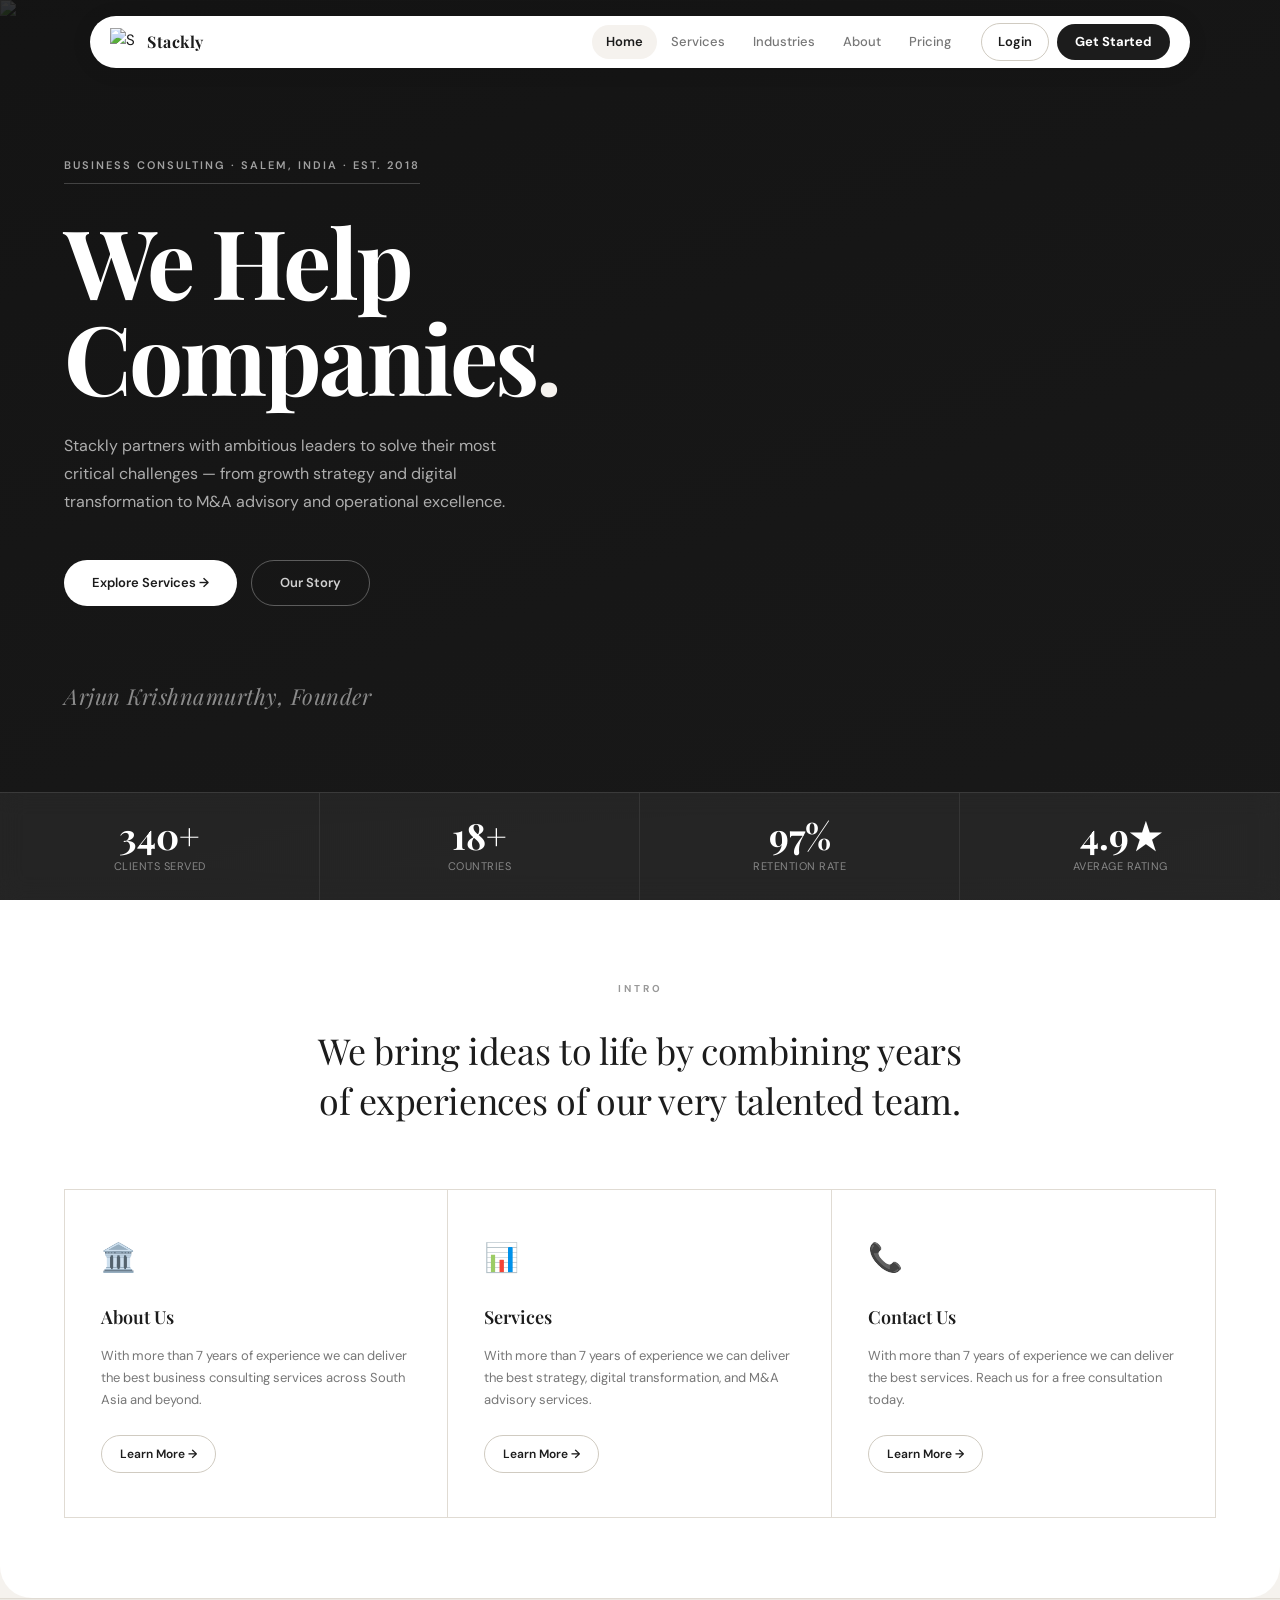
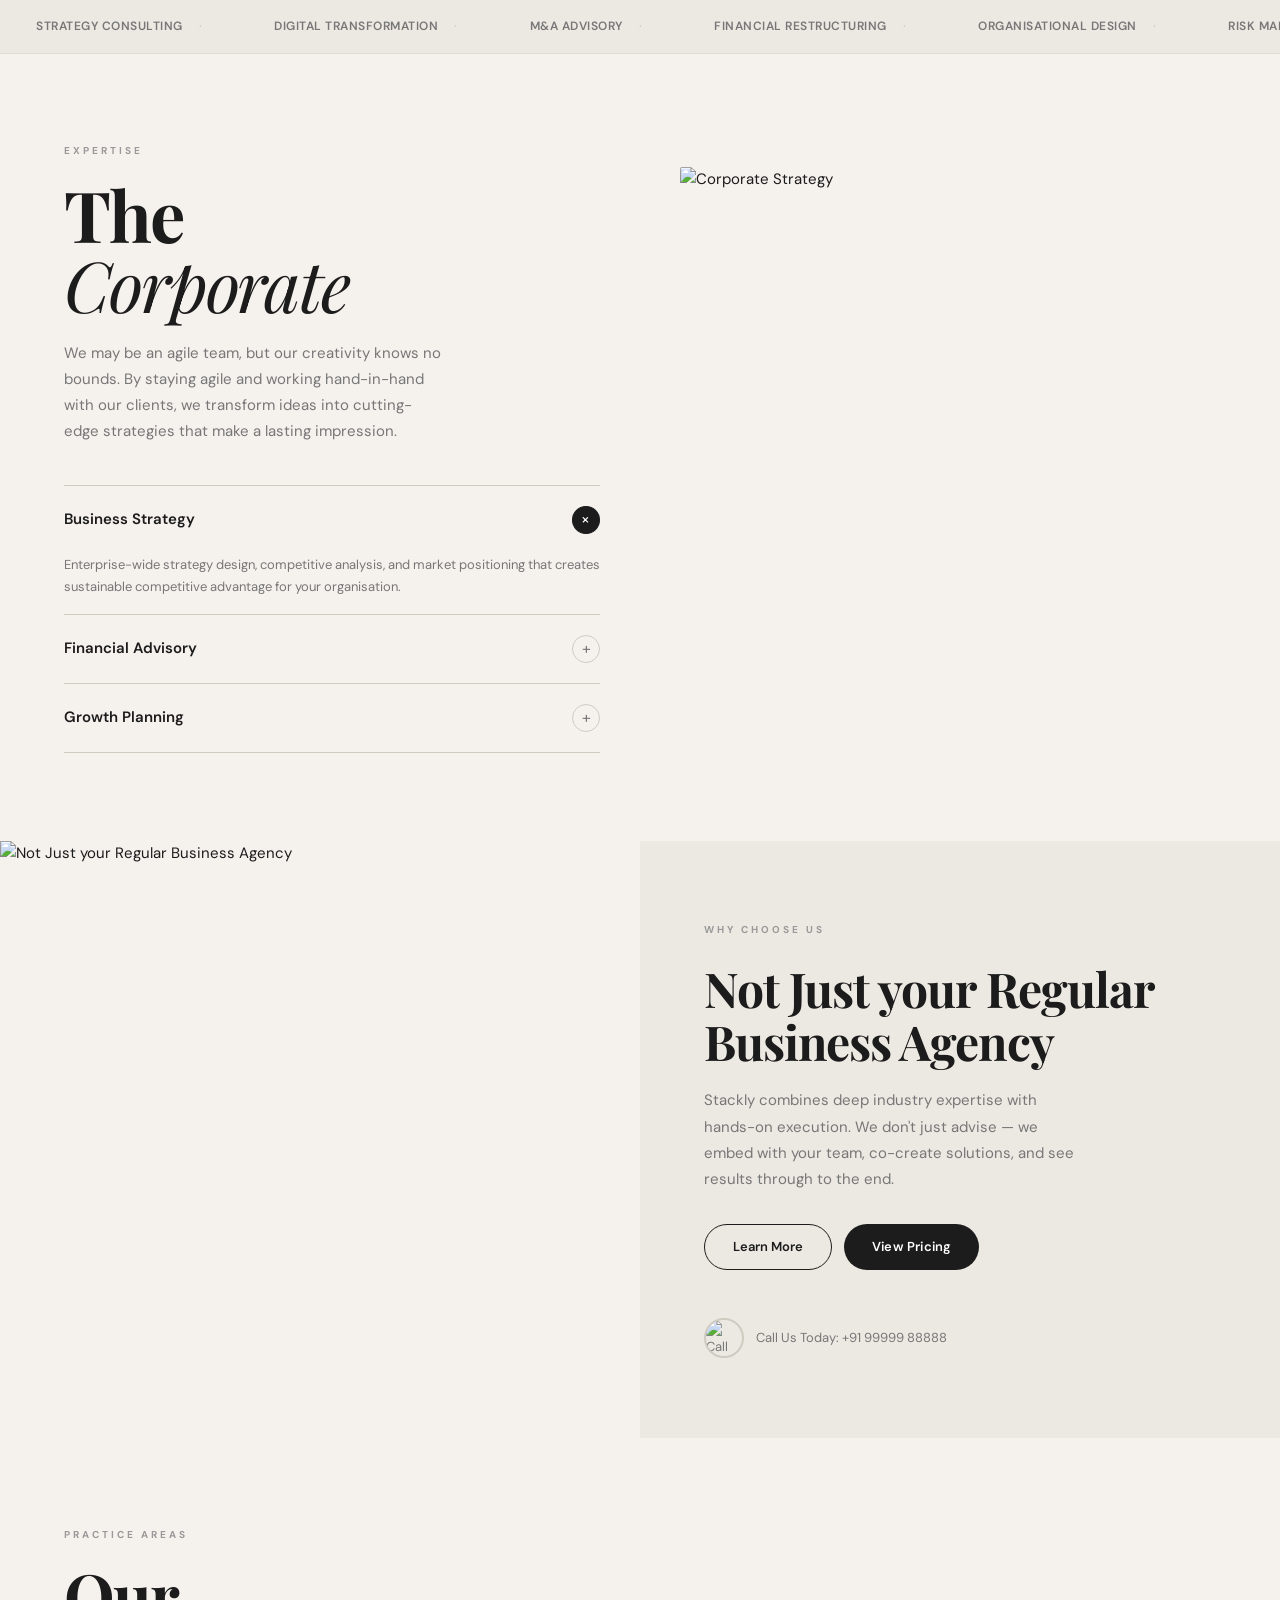
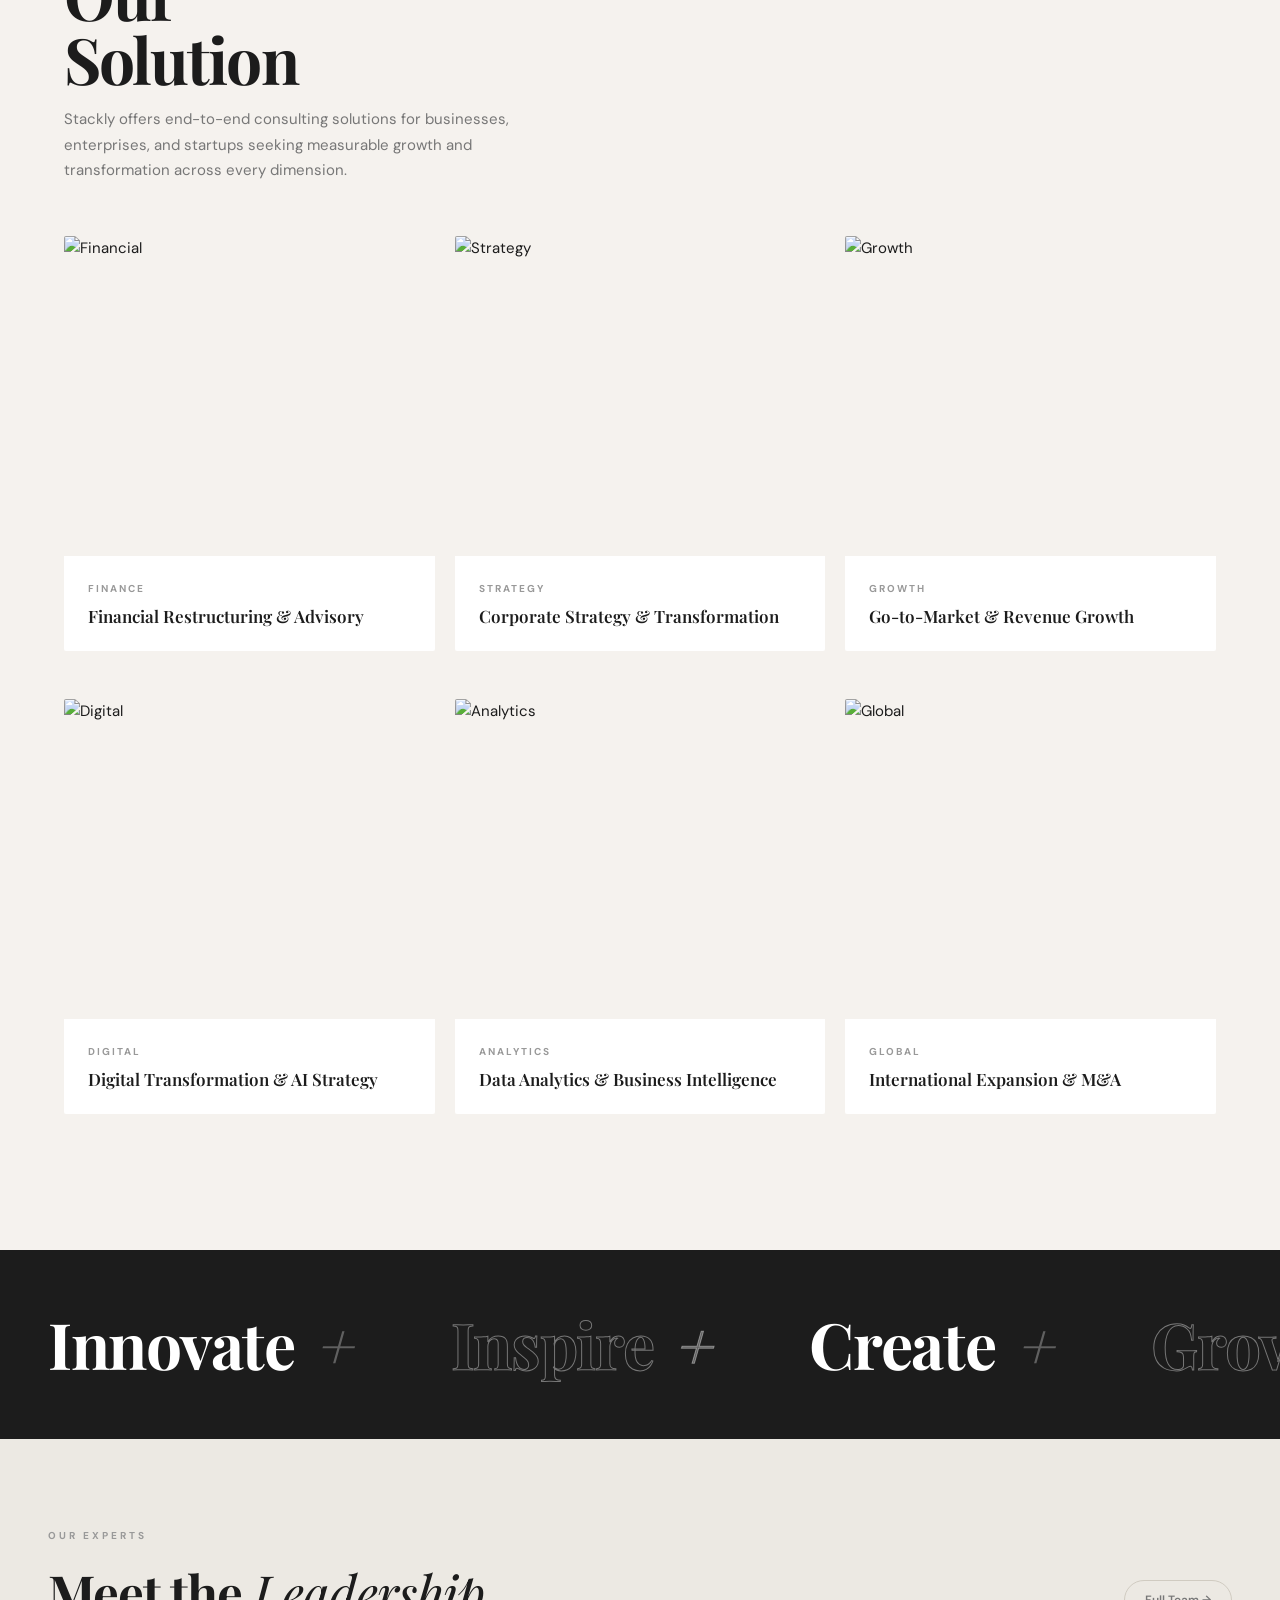
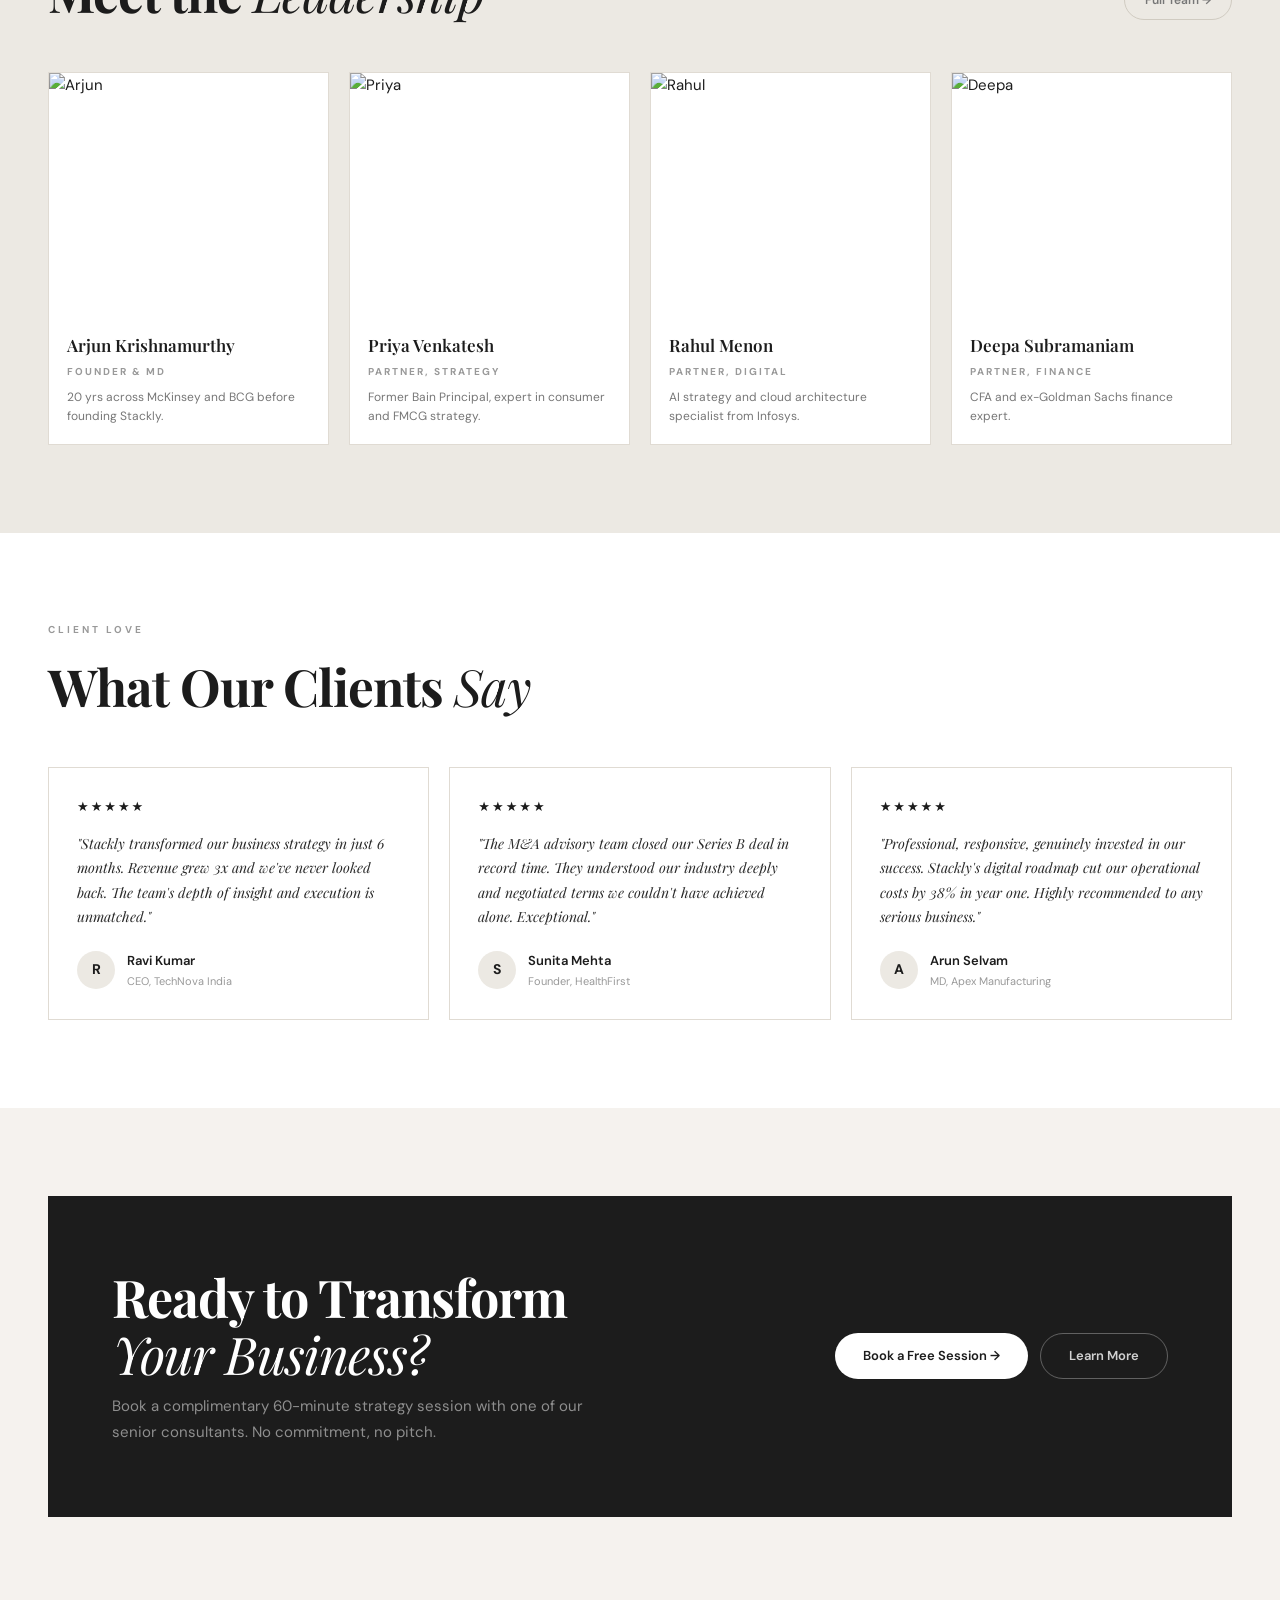
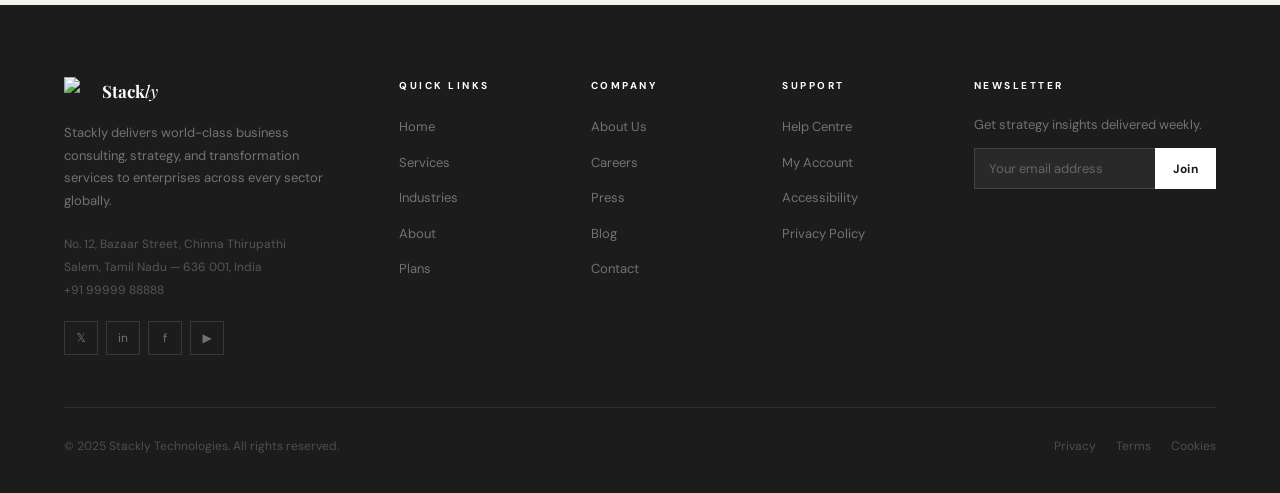
==== index.html @ 0bdcbe5b "Add files via upload" ====
<!DOCTYPE html>
<html lang="en">
<head>
<meta charset="UTF-8">
<meta name="viewport" content="width=device-width,initial-scale=1.0">
<title>Stackly — Business Consulting</title>
<link rel="stylesheet" href="style.css">
</head>
<body>
<div id="splash">
  <div class="splash-inner">
    <img src="img/logo_cube.svg" alt="S">
    <div>
      <div class="splash-name">Stackly</div>
      <div class="splash-bar"><div class="splash-fill"></div></div>
    </div>
  </div>
</div>
<nav id="navbar">
  <div class="nav-logo" data-logo-click>
    <img src="img/logo_cube.svg" alt="S">
    <div class="nav-logo-name">Stackly</div>
  </div>
  <div class="nav-links"><a href="index.html" class="active">Home</a><a href="services.html">Services</a><a href="industries.html">Industries</a><a href="about.html">About</a><a href="pricing.html">Pricing</a></div>
  <div class="nav-actions">
    <a href="login.html" class="btn-nav-ghost">Login</a>
    <a href="signup.html" class="btn-nav-solid">Get Started</a>
  </div>
  <div class="hamburger" id="hamburger"><span></span><span></span><span></span></div>
</nav>
<div class="mobile-menu" id="mobile-menu">
  <a href="index.html">Home</a>
  <a href="services.html">Services</a>
  <a href="industries.html">Industries</a>
  <a href="about.html">About</a>
  <a href="pricing.html">Pricing</a>
  <div class="nav-actions">
    <a href="login.html" class="btn-nav-ghost">Login</a>
    <a href="signup.html" class="btn-nav-solid">Get Started</a>
  </div>
</div>

<!-- HERO — Corporatex style: fullscreen dark, big serif, overlay -->
<section class="hero">
  <div class="hero-bg">
    <img src="img/hero_meeting.webp" alt="Stackly Business Consulting">
    <div class="hero-bg-overlay"></div>
  </div>
  <div class="hero-content">
    <div class="hero-tag">Business Consulting · Salem, India · Est. 2018</div>
    <h1 class="hero-title">We Help<br>Companies<span class="dot">.</span></h1>
    <p class="hero-desc">Stackly partners with ambitious leaders to solve their most critical challenges — from growth strategy and digital transformation to M&A advisory and operational excellence.</p>
    <div class="hero-ctas">
      <a href="services.html" class="btn-cream">Explore Services →</a>
      <a href="about.html" class="btn-outline" style="border-color:rgba(255,255,255,.3);color:rgba(255,255,255,.8)">Our Story</a>
    </div>
    <div class="hero-sign">Arjun Krishnamurthy, Founder</div>
  </div>
  <div class="hero-stats-bar">
    <div class="hero-stat">
      <div class="hero-stat-num" data-count="340" data-suffix="+">340+</div>
      <div class="hero-stat-label">Clients Served</div>
    </div>
    <div class="hero-stat">
      <div class="hero-stat-num" data-count="18" data-suffix="+">18+</div>
      <div class="hero-stat-label">Countries</div>
    </div>
    <div class="hero-stat">
      <div class="hero-stat-num" data-count="97" data-suffix="%">97%</div>
      <div class="hero-stat-label">Retention Rate</div>
    </div>
    <div class="hero-stat">
      <div class="hero-stat-num" data-count="4.9" data-suffix="★">4.9★</div>
      <div class="hero-stat-label">Average Rating</div>
    </div>
  </div>
</section>

<!-- INTRO SECTION — Corporatex white card with 3 cols -->
<div class="intro-section fade-up">
  <div class="container">
    <div class="intro-label">INTRO</div>
    <p class="intro-title">We bring ideas to life by combining years of experiences of our very talented team.</p>
    <div class="intro-cards">
      <div class="intro-card" data-404>
        <div class="intro-card-icon">🏛️</div>
        <div class="intro-card-title">About Us</div>
        <p class="intro-card-desc">With more than 7 years of experience we can deliver the best business consulting services across South Asia and beyond.</p>
        <a href="about.html" class="intro-card-btn">Learn More →</a>
      </div>
      <div class="intro-card" data-404>
        <div class="intro-card-icon">📊</div>
        <div class="intro-card-title">Services</div>
        <p class="intro-card-desc">With more than 7 years of experience we can deliver the best strategy, digital transformation, and M&A advisory services.</p>
        <a href="services.html" class="intro-card-btn">Learn More →</a>
      </div>
      <div class="intro-card" data-404>
        <div class="intro-card-icon">📞</div>
        <div class="intro-card-title">Contact Us</div>
        <p class="intro-card-desc">With more than 7 years of experience we can deliver the best services. Reach us for a free consultation today.</p>
        <a href="#" class="intro-card-btn" data-404>Learn More →</a>
      </div>
    </div>
  </div>
</div>

<!-- TICKER -->
<div class="ticker-wrap" aria-hidden="true">
  <div class="ticker-inner">
    <span class="ticker-item">Strategy Consulting</span>
    <span class="ticker-item">Digital Transformation</span>
    <span class="ticker-item">M&A Advisory</span>
    <span class="ticker-item">Financial Restructuring</span>
    <span class="ticker-item">Organisational Design</span>
    <span class="ticker-item">Risk Management</span>
    <span class="ticker-item">ESG & Sustainability</span>
    <span class="ticker-item">Market Expansion</span>
    <span class="ticker-item">Strategy Consulting</span>
    <span class="ticker-item">Digital Transformation</span>
    <span class="ticker-item">M&A Advisory</span>
    <span class="ticker-item">Financial Restructuring</span>
    <span class="ticker-item">Organisational Design</span>
    <span class="ticker-item">Risk Management</span>
    <span class="ticker-item">ESG & Sustainability</span>
    <span class="ticker-item">Market Expansion</span>
  </div>
</div>

<!-- CORPORATE SECTION — Corporatex: big title left + image right + accordion -->
<div class="corporate-section">
  <div class="container">
    <div class="corporate-grid">
      <div class="fade-up">
        <span class="corp-label">EXPERTISE</span>
        <h2 class="corp-title">The<br><em>Corporate</em></h2>
        <p class="corp-desc">We may be an agile team, but our creativity knows no bounds. By staying agile and working hand-in-hand with our clients, we transform ideas into cutting-edge strategies that make a lasting impression.</p>
        <div class="accordion">
          <div class="accordion-item open">
            <div class="accordion-head">
              <span class="accordion-name">Business Strategy</span>
              <div class="accordion-icon">+</div>
            </div>
            <div class="accordion-body">Enterprise-wide strategy design, competitive analysis, and market positioning that creates sustainable competitive advantage for your organisation.</div>
          </div>
          <div class="accordion-item">
            <div class="accordion-head">
              <span class="accordion-name">Financial Advisory</span>
              <div class="accordion-icon">+</div>
            </div>
            <div class="accordion-body">Capital structure optimisation, M&A due diligence, and CFO-level advisory to help you make the right financial decisions at every stage.</div>
          </div>
          <div class="accordion-item">
            <div class="accordion-head">
              <span class="accordion-name">Growth Planning</span>
              <div class="accordion-icon">+</div>
            </div>
            <div class="accordion-body">Data-driven go-to-market strategy, revenue model design, and expansion roadmaps to help you unlock and sustain profitable growth.</div>
          </div>
        </div>
      </div>
      <div class="corp-image-wrap fade-up" data-delay="200">
        <img src="img/hero_analytics.webp" alt="Corporate Strategy">
      </div>
    </div>
  </div>
</div>

<!-- AGENCY SECTION — Corporatex half-image layout -->
<div class="agency-section">
  <div class="agency-img">
    <img src="img/hero_collab.webp" alt="Not Just your Regular Business Agency">
  </div>
  <div class="agency-text fade-up">
    <span class="agency-label">WHY CHOOSE US</span>
    <h2 class="agency-title">Not Just your Regular Business Agency</h2>
    <p class="agency-desc">Stackly combines deep industry expertise with hands-on execution. We don't just advise — we embed with your team, co-create solutions, and see results through to the end.</p>
    <div class="agency-ctas">
      <a href="about.html" class="btn-outline-dark">Learn More</a>
      <a href="pricing.html" class="btn-dark">View Pricing</a>
    </div>
    <div class="agency-call">
      <div class="agency-call-avatar">
        <img src="img/hero_strategy.webp" alt="Call">
      </div>
      <span>Call Us Today: +91 99999 88888</span>
    </div>
  </div>
</div>

<!-- OUR SOLUTIONS — Corporatex: big title + 3 image cards -->
<div class="solutions-section">
  <div class="container">
    <div class="fade-up">
      <div class="solutions-label">PRACTICE AREAS</div>
      <h2 class="solutions-title">Our<br>Solution</h2>
      <p class="solutions-desc">Stackly offers end-to-end consulting solutions for businesses, enterprises, and startups seeking measurable growth and transformation across every dimension.</p>
    </div>
    <div class="solutions-grid fade-up">
      <div class="solution-card" data-404>
        <div class="solution-card-img"><img src="img/hero_business_money.webp" alt="Financial"></div>
        <div class="solution-card-body">
          <div class="solution-card-cat">Finance</div>
          <div class="solution-card-title">Financial Restructuring & Advisory</div>
        </div>
      </div>
      <div class="solution-card" data-404>
        <div class="solution-card-img"><img src="img/hero_meeting.webp" alt="Strategy"></div>
        <div class="solution-card-body">
          <div class="solution-card-cat">Strategy</div>
          <div class="solution-card-title">Corporate Strategy & Transformation</div>
        </div>
      </div>
      <div class="solution-card" data-404>
        <div class="solution-card-img"><img src="img/hero_growth.webp" alt="Growth"></div>
        <div class="solution-card-body">
          <div class="solution-card-cat">Growth</div>
          <div class="solution-card-title">Go-to-Market & Revenue Growth</div>
        </div>
      </div>
    </div>
    <div class="solutions-grid fade-up">
      <div class="solution-card" data-404>
        <div class="solution-card-img"><img src="img/hero_control.webp" alt="Digital"></div>
        <div class="solution-card-body">
          <div class="solution-card-cat">Digital</div>
          <div class="solution-card-title">Digital Transformation & AI Strategy</div>
        </div>
      </div>
      <div class="solution-card" data-404>
        <div class="solution-card-img"><img src="img/hero_charts.webp" alt="Analytics"></div>
        <div class="solution-card-body">
          <div class="solution-card-cat">Analytics</div>
          <div class="solution-card-title">Data Analytics & Business Intelligence</div>
        </div>
      </div>
      <div class="solution-card" data-404>
        <div class="solution-card-img"><img src="img/hero_travel.webp" alt="Global"></div>
        <div class="solution-card-body">
          <div class="solution-card-cat">Global</div>
          <div class="solution-card-title">International Expansion & M&A</div>
        </div>
      </div>
    </div>
  </div>
</div>

<!-- MARQUEE -->
<div class="marquee-section">
  <div class="marquee-inner">
    <span class="mq-item">Innovate <span class="mq-sep">+</span></span>
    <span class="mq-item outline">Inspire <span class="mq-sep">+</span></span>
    <span class="mq-item">Create <span class="mq-sep">+</span></span>
    <span class="mq-item outline">Grow <span class="mq-sep">+</span></span>
    <span class="mq-item">Innovate <span class="mq-sep">+</span></span>
    <span class="mq-item outline">Inspire <span class="mq-sep">+</span></span>
    <span class="mq-item">Create <span class="mq-sep">+</span></span>
    <span class="mq-item outline">Grow <span class="mq-sep">+</span></span>
  </div>
</div>

<!-- TEAM SECTION -->
<section class="section" style="background:var(--cream2)">
  <div class="container">
    <div class="section-header fade-up">
      <div>
        <span class="section-label">OUR EXPERTS</span>
        <h2 class="section-title">Meet the <em>Leadership</em></h2>
      </div>
      <a href="about.html" class="see-all">Full Team →</a>
    </div>
    <div class="team-grid fade-up">
      <div class="team-card" data-404>
        <div class="team-img-wrap"><img class="team-img" src="https://images.unsplash.com/photo-1560250097-0b93528c311a?w=500&h=480&fit=crop&crop=faces,top&fm=webp&q=60" alt="Arjun"></div>
        <div class="team-body"><div class="team-name">Arjun Krishnamurthy</div><div class="team-role">Founder & MD</div><div class="team-bio">20 yrs across McKinsey and BCG before founding Stackly.</div></div>
      </div>
      <div class="team-card" data-404>
        <div class="team-img-wrap"><img class="team-img" src="https://images.unsplash.com/photo-1573496359142-b8d87734a5a2?w=500&h=480&fit=crop&crop=faces,top&fm=webp&q=60" alt="Priya"></div>
        <div class="team-body"><div class="team-name">Priya Venkatesh</div><div class="team-role">Partner, Strategy</div><div class="team-bio">Former Bain Principal, expert in consumer and FMCG strategy.</div></div>
      </div>
      <div class="team-card" data-404>
        <div class="team-img-wrap"><img class="team-img" src="https://images.unsplash.com/photo-1472099645785-5658abf4ff4e?w=500&h=480&fit=crop&crop=faces,top&fm=webp&q=60" alt="Rahul"></div>
        <div class="team-body"><div class="team-name">Rahul Menon</div><div class="team-role">Partner, Digital</div><div class="team-bio">AI strategy and cloud architecture specialist from Infosys.</div></div>
      </div>
      <div class="team-card" data-404>
        <div class="team-img-wrap"><img class="team-img" src="https://images.unsplash.com/photo-1551836022-deb4988cc6c0?w=500&h=480&fit=crop&crop=faces,top&fm=webp&q=60" alt="Deepa"></div>
        <div class="team-body"><div class="team-name">Deepa Subramaniam</div><div class="team-role">Partner, Finance</div><div class="team-bio">CFA and ex-Goldman Sachs finance expert.</div></div>
      </div>
    </div>
  </div>
</section>

<!-- TESTIMONIALS -->
<section class="section" style="background:var(--white)">
  <div class="container">
    <div class="section-header fade-up">
      <div>
        <span class="section-label">CLIENT LOVE</span>
        <h2 class="section-title">What Our Clients <em>Say</em></h2>
      </div>
    </div>
    <div class="testi-grid fade-up">
      <div class="testi-card"><div class="testi-stars">★★★★★</div><p class="testi-text">"Stackly transformed our business strategy in just 6 months. Revenue grew 3x and we've never looked back. The team's depth of insight and execution is unmatched."</p><div class="testi-author"><div class="testi-avatar">R</div><div><div class="testi-name">Ravi Kumar</div><div class="testi-company">CEO, TechNova India</div></div></div></div>
      <div class="testi-card"><div class="testi-stars">★★★★★</div><p class="testi-text">"The M&A advisory team closed our Series B deal in record time. They understood our industry deeply and negotiated terms we couldn't have achieved alone. Exceptional."</p><div class="testi-author"><div class="testi-avatar">S</div><div><div class="testi-name">Sunita Mehta</div><div class="testi-company">Founder, HealthFirst</div></div></div></div>
      <div class="testi-card"><div class="testi-stars">★★★★★</div><p class="testi-text">"Professional, responsive, genuinely invested in our success. Stackly's digital roadmap cut our operational costs by 38% in year one. Highly recommended to any serious business."</p><div class="testi-author"><div class="testi-avatar">A</div><div><div class="testi-name">Arun Selvam</div><div class="testi-company">MD, Apex Manufacturing</div></div></div></div>
    </div>
  </div>
</section>

<!-- CTA BANNER -->
<section class="section" style="background:var(--cream)">
  <div class="container">
    <div class="cta-banner fade-up">
      <div>
        <h2 class="cta-banner-title">Ready to Transform<br><em>Your Business?</em></h2>
        <p class="cta-banner-desc">Book a complimentary 60-minute strategy session with one of our senior consultants. No commitment, no pitch.</p>
      </div>
      <div class="cta-banner-btns">
        <a href="signup.html" class="btn-cream">Book a Free Session →</a>
        <a href="about.html" class="btn-outline" style="border-color:rgba(255,255,255,.3);color:rgba(255,255,255,.8)">Learn More</a>
      </div>
    </div>
  </div>
</section>

<footer>
  <div class="footer-grid">
    <div>
      <div class="footer-logo" data-logo-click>
        <img src="img/logo_cube.svg" alt="S">
        <div class="footer-logo-name">Stack<span>ly</span></div>
      </div>
      <p class="footer-desc">Stackly delivers world-class business consulting, strategy, and transformation services to enterprises across every sector globally.</p>
      <address class="footer-addr">No. 12, Bazaar Street, Chinna Thirupathi<br>Salem, Tamil Nadu — 636 001, India<br>+91 99999 88888</address>
      <div class="footer-socials">
        <div class="social-btn" data-404>𝕏</div>
        <div class="social-btn" data-404>in</div>
        <div class="social-btn" data-404>f</div>
        <div class="social-btn" data-404>▶</div>
      </div>
    </div>
    <div class="footer-col"><h4>Quick Links</h4><ul>
      <li><a href="index.html">Home</a></li>
      <li><a href="services.html">Services</a></li>
      <li><a href="industries.html">Industries</a></li>
      <li><a href="about.html">About</a></li>
      <li><a href="pricing.html">Plans</a></li>
    </ul></div>
    <div class="footer-col"><h4>Company</h4><ul>
      <li><a href="about.html">About Us</a></li>
      <li><a href="#" data-404>Careers</a></li>
      <li><a href="#" data-404>Press</a></li>
      <li><a href="#" data-404>Blog</a></li>
      <li><a href="#" data-404>Contact</a></li>
    </ul></div>
    <div class="footer-col"><h4>Support</h4><ul>
      <li><a href="#" data-404>Help Centre</a></li>
      <li><a href="#" data-404>My Account</a></li>
      <li><a href="#" data-404>Accessibility</a></li>
      <li><a href="#" data-404>Privacy Policy</a></li>
    </ul></div>
    <div class="footer-col">
      <h4>Newsletter</h4>
      <p style="font-size:13px;color:rgba(255,255,255,.38);margin-bottom:12px">Get strategy insights delivered weekly.</p>
      <form class="newsletter-form">
        <div class="newsletter-wrap">
          <input type="email" class="newsletter-input" placeholder="Your email address">
          <button type="submit" class="newsletter-btn">Join</button>
        </div>
      </form>
    </div>
  </div>
  <div class="footer-bottom">
    <p class="footer-copy">© 2025 Stackly Technologies. All rights reserved.</p>
    <div class="footer-legal">
      <a href="#" data-404>Privacy</a>
      <a href="#" data-404>Terms</a>
      <a href="#" data-404>Cookies</a>
    </div>
  </div>
</footer>
<script src="main.js"></script>
</body>
</html>
---- style.css ----
/* ═══════════════════════════════════════════════════════
   STACKLY — CORPORATEX INSPIRED REDESIGN
   Palette: Off-white cream bg · Deep charcoal · Warm black
   Font: DM Sans + Playfair Display (editorial serif)
   Style: Clean editorial, generous white space, sophisticated
═══════════════════════════════════════════════════════ */
@import url('https://fonts.googleapis.com/css2?family=DM+Sans:ital,opsz,wght@0,9..40,300;0,9..40,400;0,9..40,500;0,9..40,600;0,9..40,700;1,9..40,300;1,9..40,400&family=Playfair+Display:ital,wght@0,400;0,600;0,700;0,800;0,900;1,400;1,600;1,700&display=swap');

/* ── TOKENS ── */
:root{
  --cream:      #f5f2ee;
  --cream2:     #ece9e3;
  --cream3:     #e4e0d8;
  --white:      #ffffff;
  --charcoal:   #1c1c1c;
  --charcoal2:  #2a2a2a;
  --dark:       #111111;
  --muted:      #777777;
  --muted2:     #999999;
  --border:     #e0dbd3;
  --border2:    #d0cbc1;
  --accent:     #1c1c1c;
  --accent-lt:  #3a3a3a;
  --nav-h:      72px;
  --r:          4px;
  --r-sm:       3px;
  --r-pill:     999px;
  --shadow:     0 4px 24px rgba(0,0,0,.08);
  --shadow-lg:  0 16px 60px rgba(0,0,0,.12);
  --serif:      'Playfair Display', Georgia, serif;
  --sans:       'DM Sans', system-ui, sans-serif;
}

/* ── RESET ── */
*,*::before,*::after{box-sizing:border-box;margin:0;padding:0}
html{scroll-behavior:smooth}
body{background:var(--cream);color:var(--charcoal);font-family:var(--sans);font-size:15px;line-height:1.7;overflow-x:hidden}
img{display:block;width:100%;object-fit:cover}
a{text-decoration:none;color:inherit}
ul{list-style:none}
button{cursor:pointer;font-family:inherit;border:none;background:none}
input,textarea,select{font-family:inherit}

/* ── SPLASH ── */
#splash{
  position:fixed;inset:0;z-index:9999;background:var(--white);
  display:flex;align-items:center;justify-content:center;flex-direction:column;gap:12px;
  transition:opacity .6s ease,visibility .6s ease;
}
#splash.hidden{opacity:0;visibility:hidden;pointer-events:none}
.splash-inner{display:flex;align-items:center;gap:14px}
.splash-inner img{width:42px;height:42px;object-fit:contain}
.splash-name{font-family:var(--serif);font-size:26px;font-weight:700;color:var(--charcoal);letter-spacing:1px}
.splash-bar{width:140px;height:2px;background:var(--border);overflow:hidden}
.splash-fill{height:100%;background:var(--charcoal);animation:sFill 1.5s ease forwards}
@keyframes sFill{from{width:0}to{width:100%}}

/* ── NAVBAR — Corporatex style: clean white pill navbar ── */
#navbar{
  position:fixed;top:16px;left:50%;transform:translateX(-50%);z-index:1000;
  height:52px;
  display:flex;align-items:center;
  padding:0 20px;gap:0;
  background:var(--white);
  border-radius:var(--r-pill);
  box-shadow:0 2px 20px rgba(0,0,0,.1);
  width:min(calc(100% - 48px), 1100px);
  transition:box-shadow .3s;
}
#navbar.solid{box-shadow:0 4px 32px rgba(0,0,0,.14)}
.nav-logo{
  display:flex;align-items:center;gap:9px;cursor:pointer;flex-shrink:0;
  margin-right:auto;
}
.nav-logo img{width:28px;height:28px;object-fit:contain}
.nav-logo-name{
  font-family:var(--serif);font-size:16px;font-weight:700;
  color:var(--charcoal);letter-spacing:.5px;
}
.nav-links{display:flex;align-items:center;gap:0}
.nav-links a{
  padding:6px 14px;font-size:13px;font-weight:500;color:var(--muted);
  border-radius:var(--r-pill);transition:all .2s;white-space:nowrap;
}
.nav-links a:hover,.nav-links a.active{color:var(--charcoal);background:var(--cream)}
.nav-links a.active{font-weight:600}
.nav-actions{display:flex;align-items:center;gap:8px;margin-left:16px;flex-shrink:0}
.btn-nav-ghost{
  padding:7px 16px;font-size:13px;font-weight:600;color:var(--charcoal);
  border:1.5px solid var(--border2);border-radius:var(--r-pill);transition:all .2s;
}
.btn-nav-ghost:hover{background:var(--cream2);border-color:var(--charcoal)}
.btn-nav-solid{
  padding:7px 18px;font-size:13px;font-weight:700;background:var(--charcoal);
  color:var(--white);border-radius:var(--r-pill);transition:all .2s;
}
.btn-nav-solid:hover{background:var(--charcoal2);transform:translateY(-1px)}
.hamburger{display:none;flex-direction:column;gap:4px;cursor:pointer;padding:4px;margin-left:8px}
.hamburger span{display:block;width:20px;height:1.5px;background:var(--charcoal);border-radius:2px;transition:all .3s}
.hamburger.open span:nth-child(1){transform:translateY(5.5px) rotate(45deg)}
.hamburger.open span:nth-child(2){opacity:0}
.hamburger.open span:nth-child(3){transform:translateY(-5.5px) rotate(-45deg)}

/* MOBILE MENU */
.mobile-menu{
  display:none;position:fixed;top:0;left:0;right:0;bottom:0;
  background:var(--white);z-index:999;flex-direction:column;padding:80px 24px 32px;
}
.mobile-menu.open{display:flex}
.mobile-menu a{
  padding:18px 0;font-size:20px;font-weight:600;color:var(--charcoal);
  border-bottom:1px solid var(--border);font-family:var(--serif);
}
.mobile-menu a:hover{color:var(--muted)}
.mobile-menu .nav-actions{margin-top:32px;flex-direction:column;gap:12px}
.mobile-menu .btn-nav-ghost,.mobile-menu .btn-nav-solid{text-align:center;padding:14px;display:block}

/* ── GLOBAL BUTTONS ── */
.btn-dark{
  display:inline-flex;align-items:center;gap:8px;
  padding:12px 28px;background:var(--charcoal);color:var(--white);
  font-size:13px;font-weight:600;border-radius:var(--r-pill);transition:all .25s;letter-spacing:.2px;
}
.btn-dark:hover{background:var(--charcoal2);transform:translateY(-2px);box-shadow:0 6px 20px rgba(0,0,0,.2)}
.btn-outline-dark{
  display:inline-flex;align-items:center;gap:8px;
  padding:11px 28px;border:1.5px solid var(--charcoal);color:var(--charcoal);
  font-size:13px;font-weight:600;border-radius:var(--r-pill);transition:all .25s;
}
.btn-outline-dark:hover{background:var(--charcoal);color:var(--white);transform:translateY(-2px)}
.btn-cream{
  display:inline-flex;align-items:center;gap:8px;
  padding:11px 28px;background:var(--white);color:var(--charcoal);
  font-size:13px;font-weight:600;border-radius:var(--r-pill);transition:all .25s;
}
.btn-cream:hover{background:var(--cream2);transform:translateY(-2px)}
.btn-sm{padding:9px 20px;font-size:12px}
/* Aliases used in HTML */
.btn-primary{display:inline-flex;align-items:center;gap:8px;padding:12px 28px;background:var(--charcoal);color:var(--white);font-size:13px;font-weight:600;border-radius:var(--r-pill);transition:all .25s;letter-spacing:.2px}
.btn-primary:hover{background:var(--charcoal2);transform:translateY(-2px);box-shadow:0 6px 20px rgba(0,0,0,.2)}
.btn-outline{display:inline-flex;align-items:center;gap:8px;padding:11px 28px;border:1.5px solid var(--charcoal);color:var(--charcoal);font-size:13px;font-weight:600;border-radius:var(--r-pill);transition:all .25s}
.btn-outline:hover{background:var(--charcoal);color:var(--white);transform:translateY(-2px)}
.btn-amber{display:inline-flex;align-items:center;gap:8px;padding:11px 28px;background:var(--white);color:var(--charcoal);font-size:13px;font-weight:600;border-radius:var(--r-pill);border:1.5px solid var(--border2);transition:all .25s}
.btn-amber:hover{background:var(--cream2);transform:translateY(-2px)}

/* ── SECTION ── */
.section{padding:88px 48px}
.section-sm{padding:60px 48px}
.container{max-width:1200px;margin:0 auto}
.section-label{
  font-size:10px;font-weight:700;letter-spacing:3px;text-transform:uppercase;
  color:var(--muted2);margin-bottom:20px;display:block;
}
.section-title{
  font-family:var(--serif);
  font-size:clamp(28px,4vw,52px);font-weight:700;line-height:1.1;
  color:var(--charcoal);letter-spacing:-.02em;
}
.section-title em{font-style:italic;font-weight:400}
.section-sub{font-size:15px;color:var(--muted);line-height:1.75;max-width:540px;margin-top:14px}
.section-header{display:flex;align-items:flex-end;justify-content:space-between;gap:20px;margin-bottom:52px;flex-wrap:wrap}
.see-all{
  display:inline-flex;align-items:center;gap:6px;
  padding:9px 20px;border:1.5px solid var(--border2);
  border-radius:var(--r-pill);font-size:12px;font-weight:600;color:var(--muted);
  transition:all .2s;white-space:nowrap;flex-shrink:0;
}
.see-all:hover{border-color:var(--charcoal);color:var(--charcoal)}

/* ── HERO — Corporatex: fullscreen dark hero with big serif title ── */
.hero{
  position:relative;min-height:100vh;overflow:hidden;
  background:var(--charcoal);
}
.hero-bg{position:absolute;inset:0}
.hero-bg img{width:100%;height:100%;object-fit:cover;object-position:center top;opacity:.55}
.hero-bg-overlay{
  position:absolute;inset:0;
  background:linear-gradient(160deg,rgba(17,17,17,.75) 0%,rgba(17,17,17,.45) 60%,rgba(17,17,17,.3) 100%);
}
.hero-content{
  position:relative;z-index:2;padding:calc(var(--nav-h) + 80px) 64px 80px;
  max-width:800px;
}
.hero-tag{
  display:inline-block;font-size:11px;font-weight:600;letter-spacing:2px;text-transform:uppercase;
  color:rgba(255,255,255,.6);margin-bottom:28px;
  padding-bottom:8px;border-bottom:1px solid rgba(255,255,255,.2);
}
.hero-title{
  font-family:var(--serif);
  font-size:clamp(44px,7.5vw,96px);font-weight:700;line-height:1.0;
  color:var(--white);margin-bottom:28px;letter-spacing:-.03em;
}
.hero-title .dot{color:var(--cream)}
.hero-title em{font-style:italic;font-weight:400}
.hero-desc{font-size:16px;color:rgba(255,255,255,.65);line-height:1.75;max-width:480px;margin-bottom:44px}
.hero-ctas{display:flex;gap:14px;flex-wrap:wrap;margin-bottom:72px}
.hero-sign{
  font-family:var(--serif);font-style:italic;font-size:22px;
  color:rgba(255,255,255,.5);letter-spacing:.5px;
}
/* Bottom stats strip */
.hero-stats-bar{
  position:absolute;bottom:0;left:0;right:0;
  background:rgba(255,255,255,.06);backdrop-filter:blur(12px);
  border-top:1px solid rgba(255,255,255,.1);
  display:grid;grid-template-columns:repeat(4,1fr);
}
.hero-stat{
  padding:24px 32px;border-right:1px solid rgba(255,255,255,.08);text-align:center;
}
.hero-stat:last-child{border-right:none}
.hero-stat-num{
  font-family:var(--serif);font-size:36px;font-weight:700;color:var(--white);line-height:1;
}
.hero-stat-label{font-size:11px;color:rgba(255,255,255,.45);margin-top:4px;letter-spacing:.5px;text-transform:uppercase}

/* ── INTRO SECTION — Corporatex white card style ── */
.intro-section{
  background:var(--white);padding:80px 64px;
  border-radius:0 0 32px 32px;
  position:relative;z-index:2;
}
.intro-label{
  font-size:10px;font-weight:700;letter-spacing:3px;text-transform:uppercase;
  color:var(--muted2);text-align:center;margin-bottom:28px;
}
.intro-title{
  font-family:var(--serif);font-size:clamp(20px,2.8vw,36px);font-weight:400;
  color:var(--charcoal);text-align:center;max-width:680px;margin:0 auto 64px;
  line-height:1.4;letter-spacing:-.01em;
}
.intro-cards{display:grid;grid-template-columns:repeat(3,1fr);gap:0;border:1px solid var(--border)}
.intro-card{
  padding:44px 36px;border-right:1px solid var(--border);
  transition:background .2s;
}
.intro-card:last-child{border-right:none}
.intro-card:hover{background:var(--cream)}
.intro-card-icon{font-size:28px;margin-bottom:20px}
.intro-card-title{font-family:var(--serif);font-size:18px;font-weight:600;color:var(--charcoal);margin-bottom:12px}
.intro-card-desc{font-size:13px;color:var(--muted);line-height:1.7;margin-bottom:24px}
.intro-card-btn{
  display:inline-flex;align-items:center;gap:6px;
  padding:8px 18px;border:1.5px solid var(--border2);
  border-radius:var(--r-pill);font-size:12px;font-weight:600;color:var(--charcoal);
  transition:all .2s;
}
.intro-card-btn:hover{background:var(--charcoal);color:var(--white);border-color:var(--charcoal)}

/* ── CORPORATE SECTION — Corporatex left text + right image + accordion ── */
.corporate-section{
  background:var(--cream);padding:88px 64px;
}
.corporate-grid{display:grid;grid-template-columns:1fr 1fr;gap:80px;align-items:center}
.corp-label{font-size:10px;font-weight:700;letter-spacing:3px;text-transform:uppercase;color:var(--muted2);margin-bottom:20px;display:block}
.corp-title{font-family:var(--serif);font-size:clamp(36px,5.5vw,72px);font-weight:700;line-height:1.0;color:var(--charcoal);letter-spacing:-.03em;margin-bottom:20px}
.corp-title em{font-style:italic;font-weight:400}
.corp-desc{font-size:15px;color:var(--muted);line-height:1.75;margin-bottom:40px;max-width:380px}
/* Accordion */
.accordion{border-top:1px solid var(--border2)}
.accordion-item{border-bottom:1px solid var(--border2)}
.accordion-head{
  display:flex;align-items:center;justify-content:space-between;
  padding:20px 0;cursor:pointer;transition:all .2s;
}
.accordion-head:hover{color:var(--muted)}
.accordion-name{font-size:15px;font-weight:600;color:var(--charcoal)}
.accordion-icon{
  width:28px;height:28px;border:1px solid var(--border2);border-radius:50%;
  display:flex;align-items:center;justify-content:center;
  font-size:16px;color:var(--muted);flex-shrink:0;transition:all .2s;
}
.accordion-item.open .accordion-icon{background:var(--charcoal);color:var(--white);border-color:var(--charcoal);transform:rotate(45deg)}
.accordion-body{font-size:13px;color:var(--muted);line-height:1.7;max-height:0;overflow:hidden;transition:max-height .3s,padding .3s}
.accordion-item.open .accordion-body{max-height:200px;padding-bottom:16px}
/* Right image */
.corp-image-wrap{
  position:relative;height:560px;overflow:hidden;border-radius:2px;
}
.corp-image-wrap img{width:100%;height:100%;object-fit:cover;object-position:center top}

/* ── AGENCY SECTION — Corporatex half-image + text ── */
.agency-section{display:grid;grid-template-columns:1fr 1fr;min-height:480px}
.agency-img{position:relative;overflow:hidden}
.agency-img img{width:100%;height:100%;object-fit:cover;object-position:center}
.agency-text{
  background:var(--cream2);padding:80px 64px;
  display:flex;flex-direction:column;justify-content:center;
}
.agency-label{font-size:10px;font-weight:700;letter-spacing:3px;text-transform:uppercase;color:var(--muted2);margin-bottom:24px}
.agency-title{font-family:var(--serif);font-size:clamp(26px,3.8vw,48px);font-weight:700;line-height:1.1;color:var(--charcoal);margin-bottom:20px;letter-spacing:-.02em}
.agency-desc{font-size:15px;color:var(--muted);line-height:1.75;margin-bottom:32px;max-width:380px}
.agency-ctas{display:flex;gap:12px;flex-wrap:wrap;margin-bottom:36px}
.agency-call{
  display:flex;align-items:center;gap:12px;
  font-size:13px;color:var(--muted);margin-top:12px;
}
.agency-call-avatar{
  width:40px;height:40px;border-radius:50%;overflow:hidden;flex-shrink:0;
  border:2px solid var(--border2);
}
.agency-call-avatar img{width:100%;height:100%;object-fit:cover}

/* ── SOLUTIONS GRID — Corporatex 3 column image grid ── */
.solutions-section{background:var(--cream);padding:88px 64px}
.solutions-label{font-size:10px;font-weight:700;letter-spacing:3px;text-transform:uppercase;color:var(--muted2);margin-bottom:20px}
.solutions-title{font-family:var(--serif);font-size:clamp(32px,5vw,64px);font-weight:700;line-height:1.0;color:var(--charcoal);letter-spacing:-.03em;margin-bottom:16px}
.solutions-desc{font-size:15px;color:var(--muted);max-width:480px;margin-bottom:52px;line-height:1.7}
.solutions-grid{display:grid;grid-template-columns:repeat(3,1fr);gap:20px;margin-bottom:48px}
.solution-card{
  position:relative;overflow:hidden;border-radius:2px;
  cursor:pointer;transition:all .3s;
}
.solution-card:hover{transform:translateY(-4px);box-shadow:var(--shadow-lg)}
.solution-card-img{height:320px;overflow:hidden}
.solution-card-img img{width:100%;height:100%;object-fit:cover;object-position:center;transition:transform .5s}
.solution-card:hover .solution-card-img img{transform:scale(1.05)}
.solution-card-body{
  background:var(--white);padding:24px;
}
.solution-card-cat{font-size:10px;font-weight:700;letter-spacing:2px;text-transform:uppercase;color:var(--muted2);margin-bottom:8px}
.solution-card-title{font-family:var(--serif);font-size:17px;font-weight:600;color:var(--charcoal);line-height:1.3}

/* ── CARDS (uniform) ── */
.card{
  background:var(--white);border:1.5px solid var(--border);
  overflow:hidden;cursor:pointer;transition:all .3s;display:flex;flex-direction:column;
}
.card:hover{transform:translateY(-5px);box-shadow:var(--shadow-lg);border-color:var(--border2)}
.card-img-wrap{width:100%;height:200px;overflow:hidden;flex-shrink:0;position:relative}
.card-img-wrap img{width:100%;height:100%;object-fit:cover;object-position:center;transition:transform .4s}
.card:hover .card-img-wrap img{transform:scale(1.05)}
.card-badge{position:absolute;top:12px;left:12px;padding:4px 10px;font-size:10px;font-weight:700;letter-spacing:.5px;text-transform:uppercase;background:var(--charcoal);color:var(--white)}
.card-badge.hot,.card-badge.new{background:var(--charcoal)}
.card-body{padding:20px;flex:1;display:flex;flex-direction:column}
.card-cat{font-size:10px;font-weight:700;letter-spacing:2px;text-transform:uppercase;color:var(--muted2);margin-bottom:8px}
.card-title{font-family:var(--serif);font-size:16px;font-weight:600;color:var(--charcoal);margin-bottom:8px;line-height:1.3}
.card-desc{font-size:13px;color:var(--muted);line-height:1.6;flex:1;display:-webkit-box;-webkit-line-clamp:2;-webkit-box-orient:vertical;overflow:hidden}
.card-meta{display:flex;align-items:center;gap:8px;font-size:11px;color:var(--muted2);margin-top:12px;padding-top:12px;border-top:1px solid var(--border)}
.card-meta .star{color:var(--charcoal)}

/* ── TEAM CARDS ── */
.team-grid{display:grid;grid-template-columns:repeat(4,1fr);gap:20px}
.team-card{background:var(--white);border:1px solid var(--border);overflow:hidden;transition:all .3s;cursor:pointer;display:flex;flex-direction:column}
.team-card:hover{transform:translateY(-4px);box-shadow:var(--shadow-lg)}
.team-img-wrap{width:100%;height:240px;overflow:hidden;flex-shrink:0}
.team-img{width:100%;height:100%;object-fit:cover;object-position:center top;display:block;transition:transform .4s}
.team-card:hover .team-img{transform:scale(1.04)}
/* Also keep old class name for compatibility */
.team-card-img{width:100%;height:220px;object-fit:cover;object-position:center top;display:block}
.team-body{padding:18px;flex:1}
.team-name{font-family:var(--serif);font-size:17px;font-weight:600;color:var(--charcoal);margin-bottom:3px}
.team-role{font-size:10px;font-weight:700;letter-spacing:2px;text-transform:uppercase;color:var(--muted2);margin-bottom:8px}
.team-bio{font-size:12px;color:var(--muted);line-height:1.6}

/* ── TESTIMONIALS ── */
.testi-grid{display:grid;grid-template-columns:repeat(3,1fr);gap:20px}
.testi-card{background:var(--white);border:1px solid var(--border);padding:28px;transition:all .3s}
.testi-card:hover{border-color:var(--border2);transform:translateY(-3px);box-shadow:var(--shadow)}
.testi-stars{font-size:13px;letter-spacing:2px;color:var(--charcoal);margin-bottom:14px}
.testi-text{font-family:var(--serif);font-size:14px;font-style:italic;color:var(--charcoal2);line-height:1.75;margin-bottom:20px}
.testi-author{display:flex;align-items:center;gap:12px}
.testi-avatar{width:38px;height:38px;border-radius:50%;background:var(--cream2);display:flex;align-items:center;justify-content:center;font-size:14px;font-weight:700;color:var(--charcoal);flex-shrink:0}
.testi-name{font-size:13px;font-weight:600;color:var(--charcoal)}
.testi-company{font-size:11px;color:var(--muted2)}

/* ── INDUSTRY CARDS ── */
.industry-card{background:var(--white);border:1px solid var(--border);overflow:hidden;cursor:pointer;transition:all .3s;display:flex;flex-direction:column}
.industry-card:hover{transform:translateY(-4px);box-shadow:var(--shadow-lg);border-color:var(--border2)}
.industry-img-wrap{width:100%;height:200px;overflow:hidden;flex-shrink:0}
.industry-card-img,.industry-img{width:100%;height:100%;object-fit:cover;object-position:center;display:block;transition:transform .4s}
.industry-card:hover .industry-card-img,.industry-card:hover .industry-img{transform:scale(1.05)}
.industry-body{padding:18px;flex:1}
.industry-tag{font-size:10px;font-weight:700;letter-spacing:2px;text-transform:uppercase;color:var(--muted2);margin-bottom:6px}
.industry-name{font-family:var(--serif);font-size:16px;font-weight:600;color:var(--charcoal);margin-bottom:6px}
.industry-desc{font-size:12px;color:var(--muted);line-height:1.55;display:-webkit-box;-webkit-line-clamp:2;-webkit-box-orient:vertical;overflow:hidden}

/* ── PRICING ── */
.pricing-grid{display:grid;grid-template-columns:repeat(3,1fr);gap:20px}
.price-card{background:var(--white);border:1px solid var(--border);padding:36px;transition:all .3s;display:flex;flex-direction:column}
.price-card:hover{transform:translateY(-4px);box-shadow:var(--shadow-lg)}
.price-card.popular{background:var(--charcoal);border-color:transparent}
.price-popular-badge{display:inline-flex;padding:4px 14px;background:var(--white);color:var(--charcoal);font-size:10px;font-weight:800;letter-spacing:.5px;text-transform:uppercase;margin-bottom:16px;width:fit-content}
.price-tier{font-size:10px;font-weight:700;letter-spacing:2px;text-transform:uppercase;color:var(--muted2);margin-bottom:10px}
.price-card.popular .price-tier{color:rgba(255,255,255,.45)}
.price-amount{font-family:var(--serif);font-size:52px;font-weight:700;color:var(--charcoal);line-height:1}
.price-card.popular .price-amount{color:var(--white)}
.price-amount sup{font-size:22px;font-weight:400;color:var(--muted2)}
.price-card.popular .price-amount sup{color:rgba(255,255,255,.4)}
.price-period{font-size:12px;color:var(--muted2);margin-bottom:28px}
.price-card.popular .price-period{color:rgba(255,255,255,.4)}
.price-features{flex:1;margin-bottom:28px}
.price-features li{padding:10px 0;font-size:13px;color:var(--muted);border-bottom:1px solid var(--border);display:flex;align-items:center;gap:10px}
.price-card.popular .price-features li{color:rgba(255,255,255,.6);border-bottom-color:rgba(255,255,255,.08)}
.price-features li .chk{color:var(--charcoal);font-weight:700}
.price-card.popular .price-features li .chk{color:rgba(255,255,255,.8)}
.price-features li .dia{color:var(--border2)}

/* ── CTA BANNER ── */
.cta-banner{
  background:var(--charcoal);padding:72px 64px;
  display:grid;grid-template-columns:1fr auto;gap:40px;align-items:center;
  position:relative;overflow:hidden;
}
.cta-banner-title{font-family:var(--serif);font-size:clamp(28px,4.5vw,52px);font-weight:700;color:var(--white);line-height:1.1;letter-spacing:-.02em}
.cta-banner-title em{font-style:italic;font-weight:400}
.cta-banner-desc{font-size:15px;color:rgba(255,255,255,.5);margin-top:12px;max-width:480px}
.cta-banner-btns{display:flex;gap:12px;flex-shrink:0;flex-wrap:wrap}

/* ── ABOUT ── */
.about-story{display:grid;grid-template-columns:1fr 1fr;gap:80px;align-items:center}
.about-story-img{overflow:hidden;height:480px}
.about-story-img img{width:100%;height:100%;object-fit:cover;object-position:center top}
.values-grid{display:grid;grid-template-columns:repeat(3,1fr);gap:20px}
.value-card{background:var(--white);border:1px solid var(--border);padding:28px;transition:all .3s}
.value-card:hover{border-color:var(--border2);transform:translateY(-3px);box-shadow:var(--shadow)}
.value-icon{font-size:26px;margin-bottom:14px}
.value-title{font-family:var(--serif);font-size:17px;font-weight:600;color:var(--charcoal);margin-bottom:10px}
.value-desc{font-size:13px;color:var(--muted);line-height:1.7}

/* ── STATS BAR ── */
.stats-bar{background:var(--cream2);padding:52px 64px}
.stats-grid{display:grid;grid-template-columns:repeat(4,1fr);gap:0}
.stat-item{text-align:center;padding:20px;border-right:1px solid var(--border2)}
.stat-item:last-child{border-right:none}
.stat-num{font-family:var(--serif);font-size:48px;font-weight:700;color:var(--charcoal);line-height:1}
.stat-label{font-size:11px;color:var(--muted2);letter-spacing:1px;text-transform:uppercase;margin-top:6px}

/* ── FAQ ── */
.faq-grid{display:grid;grid-template-columns:repeat(2,1fr);gap:16px}
.faq-item{background:var(--white);border:1px solid var(--border);padding:28px;transition:all .2s}
.faq-item:hover{border-color:var(--border2)}
.faq-q{font-family:var(--serif);font-size:15px;font-weight:600;color:var(--charcoal);margin-bottom:10px}
.faq-a{font-size:13px;color:var(--muted);line-height:1.7}

.why-features{display:grid;grid-template-columns:repeat(3,1fr);gap:20px;margin-top:40px}
.why-feat{background:var(--white);border:1px solid var(--border);padding:28px;text-align:center;transition:all .2s}
.why-feat:hover{border-color:var(--border2)}
.why-feat-icon{font-size:32px;margin-bottom:12px}
.why-feat-title{font-family:var(--serif);font-size:16px;font-weight:600;color:var(--charcoal);margin-bottom:8px}
.why-feat-desc{font-size:13px;color:var(--muted);line-height:1.7}

/* ── HIGHLIGHT ── */
.highlight-strip{overflow:hidden;height:380px;position:relative}
.highlight-strip img{width:100%;height:100%;object-fit:cover;object-position:center}
.highlight-overlay{position:absolute;inset:0;background:linear-gradient(90deg,rgba(17,17,17,.85) 40%,transparent 100%);display:flex;align-items:center;padding:0 64px}
.highlight-tag{display:inline-block;padding:5px 14px;background:var(--white);color:var(--charcoal);font-size:10px;font-weight:700;letter-spacing:1.5px;text-transform:uppercase;margin-bottom:14px}
.highlight-title{font-family:var(--serif);font-size:clamp(20px,3.5vw,38px);font-weight:700;color:var(--white);line-height:1.15;margin-bottom:12px;letter-spacing:-.02em}
.highlight-desc{font-size:14px;color:rgba(255,255,255,.6);line-height:1.7;margin-bottom:24px}

/* ── PAGE HERO ── */
.page-hero{
  position:relative;overflow:hidden;min-height:340px;
  display:flex;align-items:flex-end;
  margin-top:calc(var(--nav-h) + 16px);
  background:var(--charcoal);
}
.page-hero-bg{position:absolute;inset:0}
.page-hero-bg img{width:100%;height:100%;object-fit:cover;object-position:center;opacity:.4}
.page-hero-overlay{position:absolute;inset:0;background:linear-gradient(0deg,rgba(17,17,17,.88) 0%,rgba(17,17,17,.5) 60%,transparent 100%)}
.page-hero-content{position:relative;z-index:2;padding:52px 64px;width:100%}
.breadcrumb{display:flex;align-items:center;gap:8px;margin-bottom:16px}
.breadcrumb a{font-size:11px;color:rgba(255,255,255,.4);transition:color .2s}
.breadcrumb a:hover{color:rgba(255,255,255,.7)}
.breadcrumb span{font-size:11px;color:rgba(255,255,255,.35)}
.page-title{font-family:var(--serif);font-size:clamp(32px,6vw,68px);font-weight:700;color:var(--white);line-height:1.05;letter-spacing:-.03em}
.page-title em{font-style:italic;font-weight:400}
.page-subtitle{font-size:16px;color:rgba(255,255,255,.5);margin-top:8px;font-style:italic}

/* ── H-SCROLL ── */
.h-scroll-wrap{overflow-x:auto;padding-bottom:8px;scrollbar-width:none}
.h-scroll-wrap::-webkit-scrollbar{display:none}
.h-scroll-row{display:flex;gap:16px;width:max-content}
.h-card{width:230px;flex-shrink:0;background:var(--white);border:1px solid var(--border);overflow:hidden;cursor:pointer;transition:all .3s;display:flex;flex-direction:column}
.h-card:hover{transform:translateY(-4px);box-shadow:var(--shadow);border-color:var(--border2)}
.h-card-img-wrap{width:230px;height:155px;overflow:hidden;flex-shrink:0}
.h-card-img{width:100%;height:100%;object-fit:cover;object-position:center;display:block;transition:transform .4s}
.h-card:hover .h-card-img{transform:scale(1.05)}
.h-card-body{padding:14px;flex:1}
.h-card-cat{font-size:10px;font-weight:700;letter-spacing:2px;text-transform:uppercase;color:var(--muted2);margin-bottom:4px}
.h-card-title{font-family:var(--serif);font-size:13px;font-weight:600;color:var(--charcoal);line-height:1.3}

/* ── TICKER ── */
.ticker-wrap{overflow:hidden;padding:14px 0;border-top:1px solid var(--border);border-bottom:1px solid var(--border);background:var(--cream2)}
.ticker-inner{display:inline-flex;gap:0;animation:tickerS 28s linear infinite}
.ticker-item{padding:0 36px;font-size:12px;font-weight:600;color:var(--muted);display:flex;align-items:center;gap:16px;white-space:nowrap;letter-spacing:.5px;text-transform:uppercase}
.ticker-item::after{content:'·';color:var(--border2)}
@keyframes tickerS{from{transform:translateX(0)}to{transform:translateX(-50%)}}

/* ── MARQUEE ── */
.marquee-section{background:var(--charcoal);padding:40px 0;overflow:hidden}
.marquee-inner{display:inline-flex;gap:0;animation:mqS 22s linear infinite;white-space:nowrap}
.mq-item{padding:0 48px;font-family:var(--serif);font-size:clamp(28px,5vw,64px);font-weight:700;color:var(--white);display:flex;align-items:center;gap:24px;letter-spacing:-.02em}
.mq-item.outline{-webkit-text-stroke:1px rgba(255,255,255,.4);color:transparent}
.mq-sep{color:rgba(255,255,255,.3);font-weight:300;font-style:italic}
@keyframes mqS{from{transform:translateX(0)}to{transform:translateX(-50%)}}

/* ── SERVICE BIG ── */
.service-big{background:var(--white);border:1px solid var(--border);display:grid;grid-template-columns:1fr 1fr;overflow:hidden;transition:all .3s;cursor:pointer}
.service-big:hover{box-shadow:var(--shadow-lg);border-color:var(--border2)}
.service-big-img-wrap{overflow:hidden;height:280px}
.service-big-img-wrap img{width:100%;height:100%;object-fit:cover;object-position:center;display:block;transition:transform .4s}
.service-big:hover .service-big-img-wrap img{transform:scale(1.04)}
.service-big-body{padding:40px;display:flex;flex-direction:column;justify-content:center}
.service-big-cat{font-size:10px;font-weight:700;letter-spacing:2px;text-transform:uppercase;color:var(--muted2);margin-bottom:10px}
.service-big-title{font-family:var(--serif);font-size:22px;font-weight:700;color:var(--charcoal);margin-bottom:12px;line-height:1.2}
.service-big-desc{font-size:14px;color:var(--muted);line-height:1.7;margin-bottom:24px}

/* ── GRID ── */
.grid-4{display:grid;grid-template-columns:repeat(4,1fr);gap:20px}
.grid-3{display:grid;grid-template-columns:repeat(3,1fr);gap:20px}
.grid-2{display:grid;grid-template-columns:repeat(2,1fr);gap:20px}

/* ── COMPAT ── */
.compat-row{display:flex;justify-content:center;gap:20px;flex-wrap:wrap}
.compat-item{display:flex;flex-direction:column;align-items:center;gap:8px;padding:20px 28px;background:var(--white);border:1px solid var(--border);transition:all .2s}
.compat-item:hover{border-color:var(--border2)}
.compat-icon{font-size:26px}
.compat-label{font-size:10px;color:var(--muted2);letter-spacing:1.5px;text-transform:uppercase;font-weight:600}

/* ── AUTH ── */
.auth-page{min-height:100vh;display:flex;align-items:center;justify-content:center;padding:80px 20px 20px;background:var(--cream)}
.auth-card{background:var(--white);border:1px solid var(--border);padding:48px;width:100%;max-width:460px;box-shadow:var(--shadow)}
.auth-logo{text-align:center;margin-bottom:32px}
.auth-logo img{width:40px;margin:0 auto 10px}
.auth-logo-name{font-family:var(--serif);font-size:22px;font-weight:700;color:var(--charcoal);letter-spacing:.5px}
.auth-logo-name span{font-style:italic;font-weight:400}
.auth-logo-tag{font-size:10px;color:var(--muted2);letter-spacing:2px;text-transform:uppercase;margin-top:4px}
.auth-title{font-family:var(--serif);font-size:26px;font-weight:700;color:var(--charcoal);text-align:center;margin-bottom:28px}
.role-toggle{display:flex;border:1px solid var(--border2);overflow:hidden;margin-bottom:24px}
.role-btn{flex:1;padding:10px;font-size:12px;font-weight:700;letter-spacing:.5px;text-transform:uppercase;color:var(--muted2);background:none;border:none;cursor:pointer;transition:all .2s}
.role-btn.active{background:var(--charcoal);color:var(--white)}
.form-group{margin-bottom:18px}
.form-label{display:block;font-size:10px;font-weight:700;letter-spacing:1px;text-transform:uppercase;color:var(--muted2);margin-bottom:8px}
.form-input{width:100%;padding:12px 16px;background:var(--cream);border:1.5px solid var(--border);color:var(--charcoal);font-size:14px;outline:none;transition:border .2s}
.form-input:focus{border-color:var(--charcoal);background:var(--white)}
.form-input::placeholder{color:var(--muted2)}
.form-input.error{border-color:#cc3333}
.form-row{display:grid;grid-template-columns:1fr 1fr;gap:14px}
.pw-wrap{position:relative}
.pw-toggle{position:absolute;right:12px;top:50%;transform:translateY(-50%);font-size:16px;cursor:pointer;color:var(--muted2)}
.form-check{display:flex;align-items:center;gap:10px;margin-bottom:20px;cursor:pointer}
.form-check input{width:15px;height:15px;accent-color:var(--charcoal);cursor:pointer}
.form-check-label{font-size:13px;color:var(--muted)}
.form-check-label a{color:var(--charcoal);font-weight:600;text-decoration:underline}
.auth-divider{display:flex;align-items:center;gap:12px;margin:20px 0}
.auth-divider::before,.auth-divider::after{content:'';flex:1;height:1px;background:var(--border)}
.auth-divider span{font-size:11px;color:var(--muted2);letter-spacing:1px;text-transform:uppercase}
.auth-link{text-align:center;font-size:13px;color:var(--muted);margin-top:16px}
.auth-link a{color:var(--charcoal);font-weight:600;text-decoration:underline}
.forgot-link{text-align:right;margin-bottom:16px}
.forgot-link a{font-size:12px;color:var(--muted2)}
.forgot-link a:hover{color:var(--charcoal)}
.cred-hint{margin-top:16px;padding:14px;background:var(--cream);border:1px solid var(--border);font-size:11px;color:var(--muted);line-height:1.7}
.cred-hint strong{color:var(--charcoal)}
/* Keep auth-bg for login compatibility */
.auth-bg{display:none}
.auth-bg-overlay{display:none}

/* ── 404 ── */
.page-404{min-height:100vh;display:flex;flex-direction:column;align-items:center;justify-content:center;padding:40px;background:var(--cream);position:relative;overflow:hidden}
.page-404-bg{position:absolute;font-family:var(--serif);font-size:clamp(140px,22vw,300px);font-weight:700;color:var(--cream2);user-select:none;z-index:0;line-height:1;letter-spacing:-.05em}
.page-404-content{position:relative;z-index:1;text-align:center;max-width:500px}
.page-404-icon{font-size:48px;margin-bottom:16px}
.page-404-title{font-family:var(--serif);font-size:clamp(24px,4vw,38px);font-weight:700;color:var(--charcoal);margin-bottom:12px}
.page-404-sub{font-size:15px;color:var(--muted);margin-bottom:36px}
.page-404-btns{display:flex;gap:12px;justify-content:center;flex-wrap:wrap;margin-bottom:28px}
.page-404-links{display:flex;align-items:center;gap:10px;flex-wrap:wrap;justify-content:center}
.page-404-links span{font-size:10px;color:var(--muted2);letter-spacing:1px;text-transform:uppercase}
.page-404-links a{font-size:13px;color:var(--charcoal);font-weight:600;text-decoration:underline}

/* ── DASHBOARD ── */
.dash-layout{display:flex;min-height:100vh;background:var(--cream)}
.sidebar{width:240px;background:var(--white);border-right:1px solid var(--border);display:flex;flex-direction:column;position:fixed;top:0;left:0;bottom:0;z-index:100}
.sidebar-logo{padding:22px 20px;border-bottom:1px solid var(--border);display:flex;align-items:center;gap:10px;cursor:pointer}
.sidebar-logo img{width:28px;height:28px;object-fit:contain}
.sidebar-logo-name{font-family:var(--serif);font-size:16px;font-weight:700;color:var(--charcoal)}
.sidebar-logo-name span{font-style:italic;font-weight:400}
.sidebar-nav{flex:1;padding:16px 12px;overflow-y:auto}
.sidebar-section-label{font-size:9px;font-weight:700;letter-spacing:2.5px;text-transform:uppercase;color:var(--muted2);padding:8px 12px;margin-top:8px}
.sidebar-link{display:flex;align-items:center;gap:12px;padding:10px 14px;font-size:13px;color:var(--muted);cursor:pointer;transition:all .2s;margin-bottom:2px;text-decoration:none}
.sidebar-link:hover,.sidebar-link.active{background:var(--cream);color:var(--charcoal)}
.sidebar-link.active{font-weight:600}
.sidebar-link .s-icon{font-size:15px;width:20px;text-align:center}
.sidebar-user{padding:16px;border-top:1px solid var(--border);display:flex;align-items:center;gap:12px}
.user-avatar{width:36px;height:36px;background:var(--charcoal);display:flex;align-items:center;justify-content:center;font-size:13px;font-weight:700;color:var(--white);flex-shrink:0}
.user-name{font-size:13px;font-weight:600;color:var(--charcoal)}
.user-role{font-size:10px;color:var(--muted2);text-transform:uppercase;letter-spacing:.5px;margin-top:2px}
.dash-logout{margin:0 12px 12px;width:calc(100% - 24px);padding:10px 14px;display:flex;align-items:center;gap:10px;font-size:13px;color:#cc3333;cursor:pointer;background:none;border:none;font-family:inherit}
.dash-logout:hover{background:var(--cream)}
.dash-main{margin-left:240px;flex:1;padding:36px 40px;min-height:100vh}
.dash-header{margin-bottom:32px;display:flex;align-items:center;justify-content:space-between;flex-wrap:wrap;gap:12px}
.dash-greet{font-family:var(--serif);font-size:clamp(20px,2.5vw,30px);font-weight:700;color:var(--charcoal)}
.dash-greet span{font-style:italic;font-weight:400}
.dash-sub{font-size:13px;color:var(--muted2);margin-top:4px}
.dash-stats{display:grid;grid-template-columns:repeat(4,1fr);gap:16px;margin-bottom:28px}
.dash-stat{background:var(--white);border:1px solid var(--border);padding:20px;display:flex;align-items:center;gap:14px}
.dash-stat-icon{font-size:20px;width:44px;height:44px;background:var(--cream2);display:flex;align-items:center;justify-content:center;flex-shrink:0}
.dash-stat-num{font-family:var(--serif);font-size:24px;font-weight:700;color:var(--charcoal);line-height:1}
.dash-stat-label{font-size:10px;color:var(--muted2);margin-top:3px;text-transform:uppercase;letter-spacing:.5px}
.dash-panels{display:grid;grid-template-columns:1.5fr 1fr;gap:20px}
.dash-panel{background:var(--white);border:1px solid var(--border);padding:24px}
.dash-panel-title{font-size:10px;font-weight:700;letter-spacing:2px;text-transform:uppercase;color:var(--muted2);margin-bottom:18px;padding-bottom:12px;border-bottom:1px solid var(--border)}
.dash-item{display:flex;align-items:center;gap:14px;padding:12px 0;border-bottom:1px solid var(--border)}
.dash-item:last-child{border-bottom:none}
.dash-item-img{width:44px;height:44px;object-fit:cover;flex-shrink:0;display:block;background:var(--cream2)}
.dash-item-title{font-size:13px;font-weight:600;color:var(--charcoal);margin-bottom:2px}
.dash-item-sub{font-size:11px;color:var(--muted2)}
.dash-item-badge{margin-left:auto;padding:3px 10px;font-size:10px;font-weight:700;letter-spacing:.5px;text-transform:uppercase;flex-shrink:0}
.badge-green{background:rgba(34,197,94,.1);color:#16a34a}
.badge-amber,.badge-blue{background:var(--cream2);color:var(--charcoal)}
.badge-red{background:rgba(204,51,51,.08);color:#cc3333}

/* ── ANIMATIONS ── */
.fade-up{opacity:0;transform:translateY(24px);transition:opacity .65s ease,transform .65s ease}
.fade-up.visible{opacity:1;transform:translateY(0)}
[data-delay="100"]{transition-delay:.1s}[data-delay="200"]{transition-delay:.2s}[data-delay="300"]{transition-delay:.3s}[data-delay="400"]{transition-delay:.4s}

/* ── POPUP ── */
.popup-overlay{display:none;position:fixed;inset:0;z-index:10000;background:rgba(17,17,17,.55);align-items:center;justify-content:center;backdrop-filter:blur(4px)}
.popup-overlay.show{display:flex}
.popup-box{background:var(--white);border:1px solid var(--border);padding:40px;max-width:380px;text-align:center;box-shadow:var(--shadow-lg)}
.popup-icon{font-size:36px;margin-bottom:12px}
.popup-title{font-family:var(--serif);font-size:20px;font-weight:700;color:var(--charcoal);margin-bottom:10px}
.popup-msg{font-size:13px;color:var(--muted);margin-bottom:24px;line-height:1.65}
.popup-btn{width:100%;padding:12px;background:var(--charcoal);color:var(--white);font-size:13px;font-weight:600;cursor:pointer;border:none;transition:background .2s;font-family:inherit;letter-spacing:.5px}
.popup-btn:hover{background:var(--charcoal2)}

/* ── SHARED FOOTER ── */
footer{background:var(--charcoal);padding:72px 64px 36px}
.footer-grid{display:grid;grid-template-columns:2fr 1fr 1fr 1fr 1.5fr;gap:48px;margin-bottom:52px;max-width:1200px;margin-left:auto;margin-right:auto}
.footer-logo{display:flex;align-items:center;gap:10px;cursor:pointer;margin-bottom:16px}
.footer-logo img{width:28px;height:28px;object-fit:contain}
.footer-logo-name{font-family:var(--serif);font-size:17px;font-weight:700;color:var(--white)}
.footer-logo-name span{font-style:italic;font-weight:400}
.footer-desc{font-size:13px;color:rgba(255,255,255,.38);line-height:1.75;margin-bottom:20px}
.footer-addr{font-size:12px;color:rgba(255,255,255,.25);line-height:1.9;font-style:normal}
.footer-socials{display:flex;gap:8px;margin-top:20px}
.social-btn{width:34px;height:34px;border:1px solid rgba(255,255,255,.12);display:flex;align-items:center;justify-content:center;font-size:12px;color:rgba(255,255,255,.38);cursor:pointer;transition:all .2s}
.social-btn:hover{border-color:rgba(255,255,255,.4);color:rgba(255,255,255,.8)}
.footer-col h4{font-size:10px;font-weight:700;letter-spacing:2.5px;text-transform:uppercase;color:var(--white);margin-bottom:20px}
.footer-col ul{display:flex;flex-direction:column;gap:10px}
.footer-col ul a{font-size:13px;color:rgba(255,255,255,.38);transition:color .2s}
.footer-col ul a:hover{color:rgba(255,255,255,.8)}
.newsletter-wrap{display:flex;gap:0;margin-top:8px}
.newsletter-input{flex:1;padding:11px 14px;background:rgba(255,255,255,.06);border:1px solid rgba(255,255,255,.12);border-right:none;color:var(--white);font-size:13px;outline:none;transition:border .2s;font-family:inherit}
.newsletter-input:focus{border-color:rgba(255,255,255,.3)}
.newsletter-input::placeholder{color:rgba(255,255,255,.28)}
.newsletter-btn{padding:11px 18px;background:var(--white);color:var(--charcoal);font-size:12px;font-weight:700;cursor:pointer;transition:background .2s;letter-spacing:.3px;font-family:inherit}
.newsletter-btn:hover{background:var(--cream2)}
.footer-bottom{border-top:1px solid rgba(255,255,255,.08);padding-top:28px;display:flex;align-items:center;justify-content:space-between;flex-wrap:wrap;gap:12px;max-width:1200px;margin:0 auto}
.footer-copy{font-size:12px;color:rgba(255,255,255,.22)}
.footer-legal{display:flex;gap:20px}
.footer-legal a{font-size:12px;color:rgba(255,255,255,.22);transition:color .2s}
.footer-legal a:hover{color:rgba(255,255,255,.6)}

/* ═══ RESPONSIVE ═══ */
@media(max-width:1100px){
  #navbar{width:calc(100% - 32px);padding:0 14px}
  .nav-links{display:none}
  .hamburger{display:flex}
  .section{padding:64px 32px}
  .section-sm{padding:48px 32px}
  .hero-content{padding:calc(var(--nav-h) + 60px) 40px 60px}
  .intro-section{padding:64px 40px}
  .corporate-section{padding:64px 40px}
  .agency-text{padding:60px 40px}
  .solutions-section{padding:64px 40px}
  .footer-grid{grid-template-columns:1fr 1fr;gap:32px}
  footer{padding:60px 32px 28px}
  .grid-4{grid-template-columns:repeat(2,1fr)}
  .stats-grid{grid-template-columns:repeat(2,1fr)}
  .stats-bar{padding:48px 40px}
  .stats-grid .stat-item:nth-child(2){border-right:none}
  .stats-grid .stat-item:nth-child(3){border-top:1px solid var(--border2);border-right:1px solid var(--border2)}
  .stats-grid .stat-item:nth-child(4){border-top:1px solid var(--border2);border-right:none}
  .pricing-grid{grid-template-columns:1fr;max-width:420px;margin:0 auto}
  .faq-grid{grid-template-columns:1fr}
  .about-story{grid-template-columns:1fr;gap:40px}
  .team-grid{grid-template-columns:repeat(2,1fr)}
  .values-grid{grid-template-columns:1fr 1fr}
  .service-big{grid-template-columns:1fr}
  .corporate-grid{grid-template-columns:1fr;gap:40px}
  .agency-section{grid-template-columns:1fr}
  .agency-img{min-height:300px}
  .solutions-grid{grid-template-columns:1fr 1fr}
  .cta-banner{grid-template-columns:1fr;gap:24px;padding:52px 40px}
  .cta-banner-btns{flex-direction:row}
  .testi-grid{grid-template-columns:1fr}
  .intro-cards{grid-template-columns:1fr}
  .intro-card{border-right:none;border-bottom:1px solid var(--border)}
  .intro-card:last-child{border-bottom:none}
  .page-hero-content{padding:40px 40px}
  .highlight-overlay{padding:0 40px}
  .dash-stats{grid-template-columns:repeat(2,1fr)}
  .dash-panels{grid-template-columns:1fr}
  .dash-main{margin-left:0;padding:24px 20px}
  .sidebar{display:none}
  .hero-stats-bar{grid-template-columns:repeat(2,1fr)}
  .hero-stat:nth-child(2){border-right:none}
  .hero-stat:nth-child(3){border-top:1px solid rgba(255,255,255,.08)}
  .hero-stat:nth-child(4){border-top:1px solid rgba(255,255,255,.08);border-right:none}
  .why-features{grid-template-columns:1fr}
}
@media(max-width:768px){
  .section{padding:52px 20px}
  .section-sm{padding:40px 20px}
  .hero-content{padding:calc(var(--nav-h) + 40px) 24px 60px}
  .intro-section{padding:52px 24px}
  .corporate-section{padding:52px 24px}
  .agency-text{padding:44px 24px}
  .solutions-section{padding:52px 24px}
  .grid-4,.grid-3,.grid-2{grid-template-columns:1fr 1fr}
  .about-story-img{height:260px}
  .team-grid{grid-template-columns:1fr 1fr}
  .values-grid{grid-template-columns:1fr}
  .footer-grid{grid-template-columns:1fr}
  footer{padding:48px 20px 24px}
  .footer-bottom{flex-direction:column;text-align:center}
  .cta-banner{padding:40px 24px}
  .cta-banner-btns{flex-direction:column}
  .highlight-strip{height:260px}
  .highlight-overlay{padding:0 24px}
  .solutions-grid{grid-template-columns:1fr}
  .stats-bar{padding:36px 20px}
  .auth-card{padding:32px 20px}
  .form-row{grid-template-columns:1fr}
  .dash-stats{grid-template-columns:1fr 1fr}
  .corp-image-wrap{height:340px}
  .hero-stats-bar{grid-template-columns:repeat(2,1fr)}
}
@media(max-width:480px){
  .grid-4,.grid-3{grid-template-columns:1fr}
  .grid-2{grid-template-columns:1fr}
  .hero-title{font-size:40px}
  .hero-ctas{flex-direction:column}
  .team-grid{grid-template-columns:1fr 1fr}
  .dash-stats{grid-template-columns:1fr 1fr}
  #navbar{top:10px;width:calc(100% - 20px)}
}
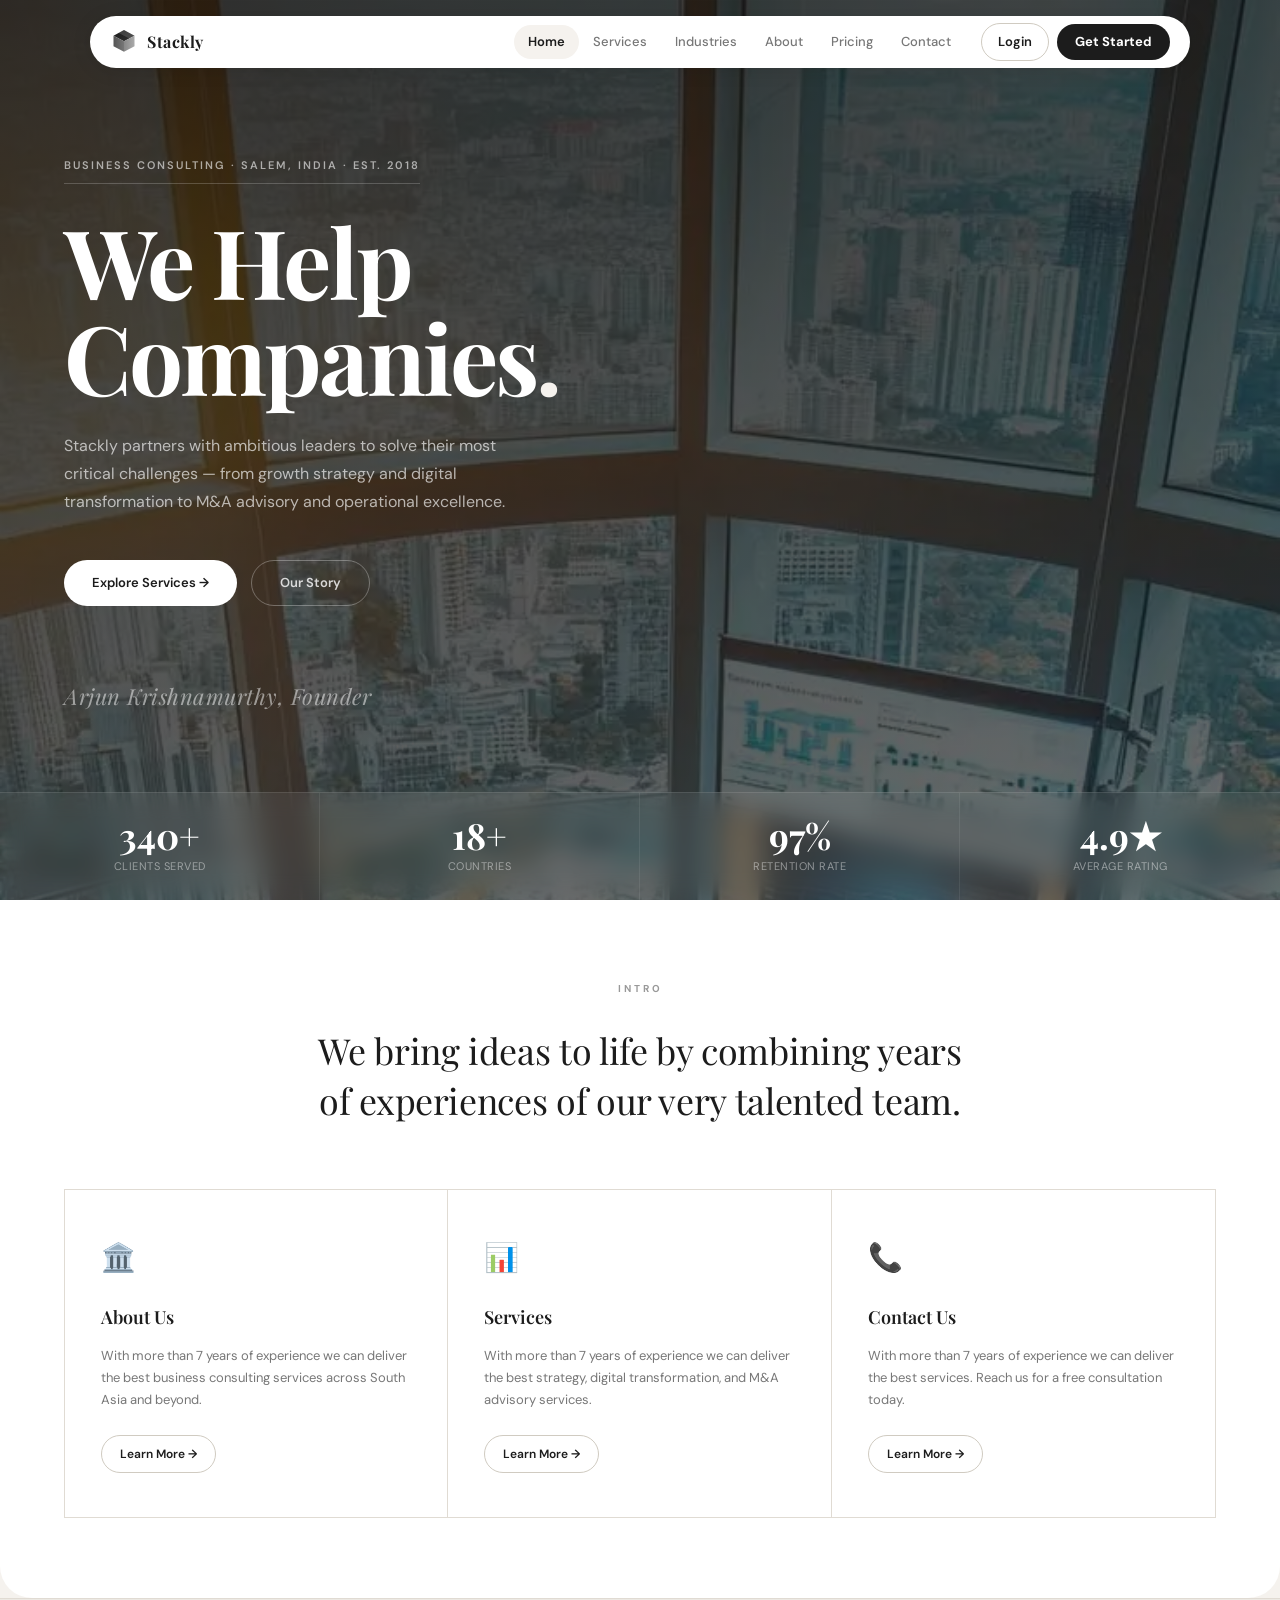
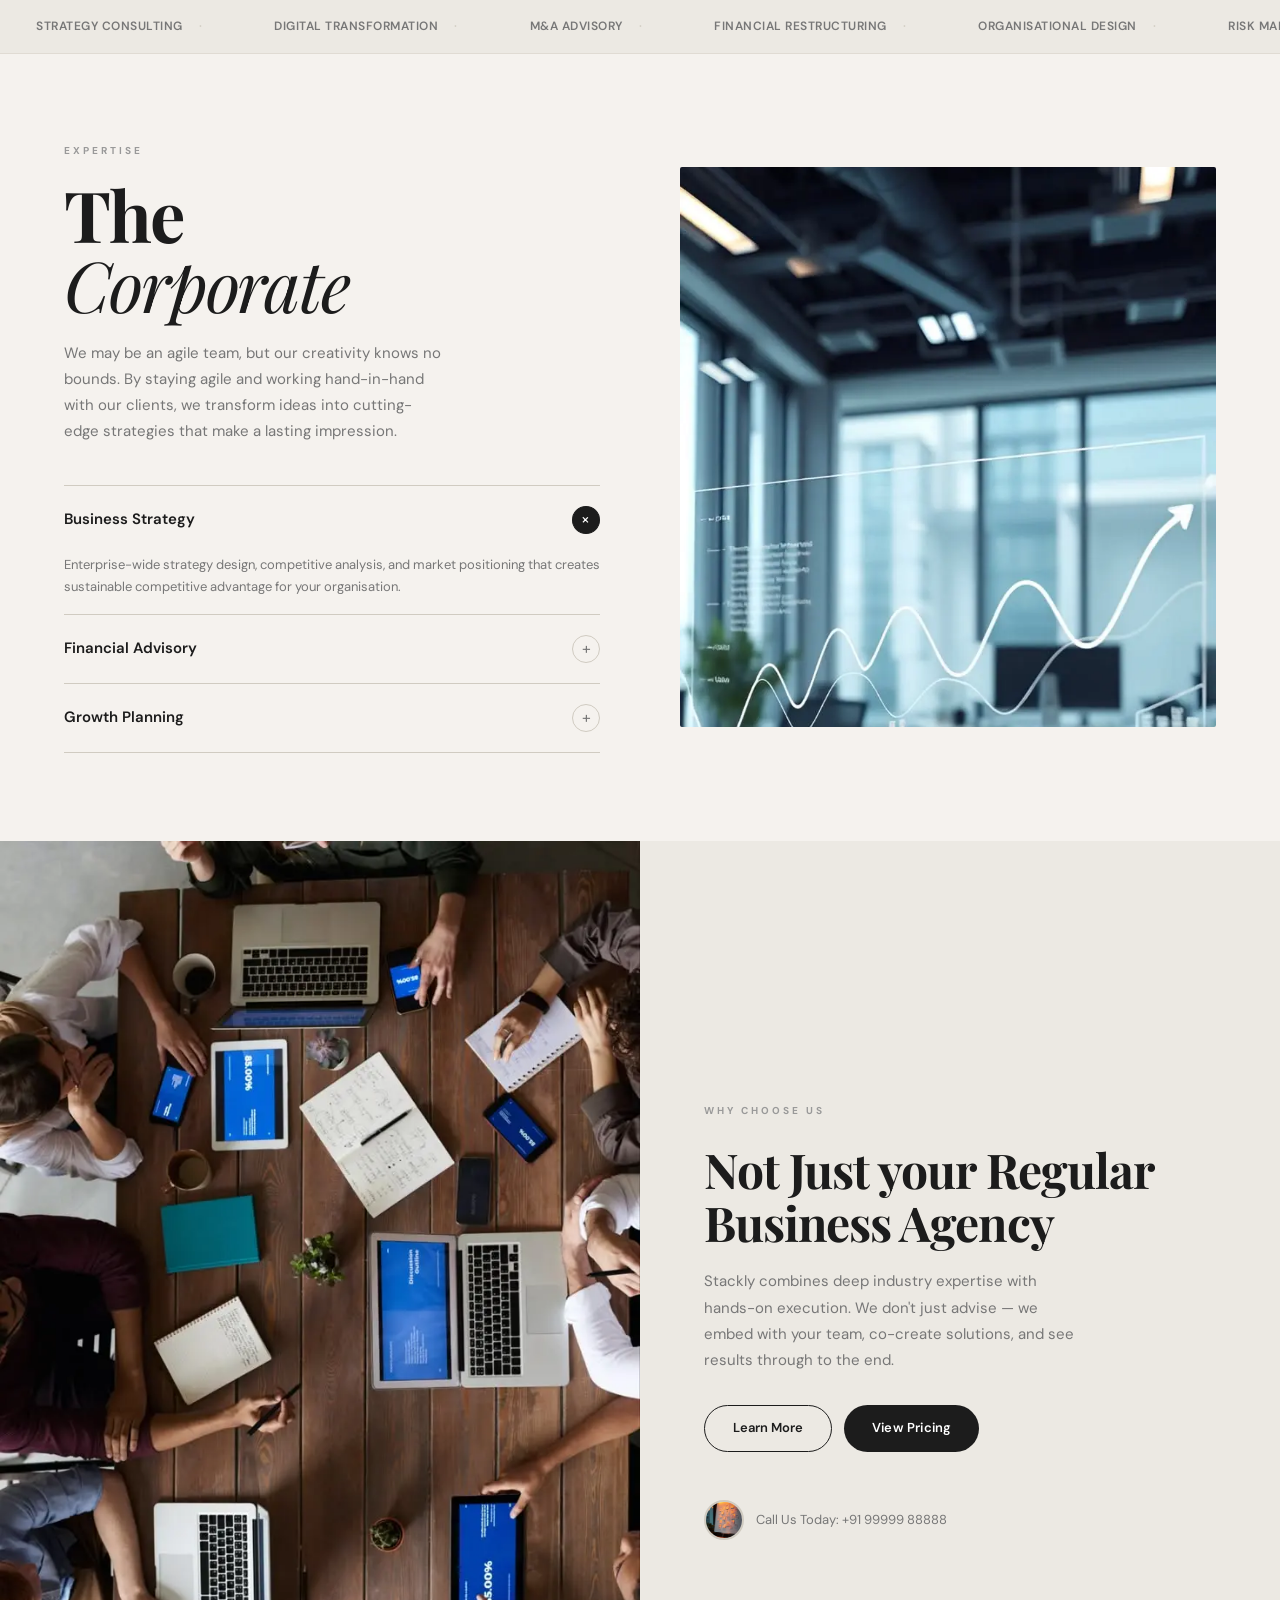
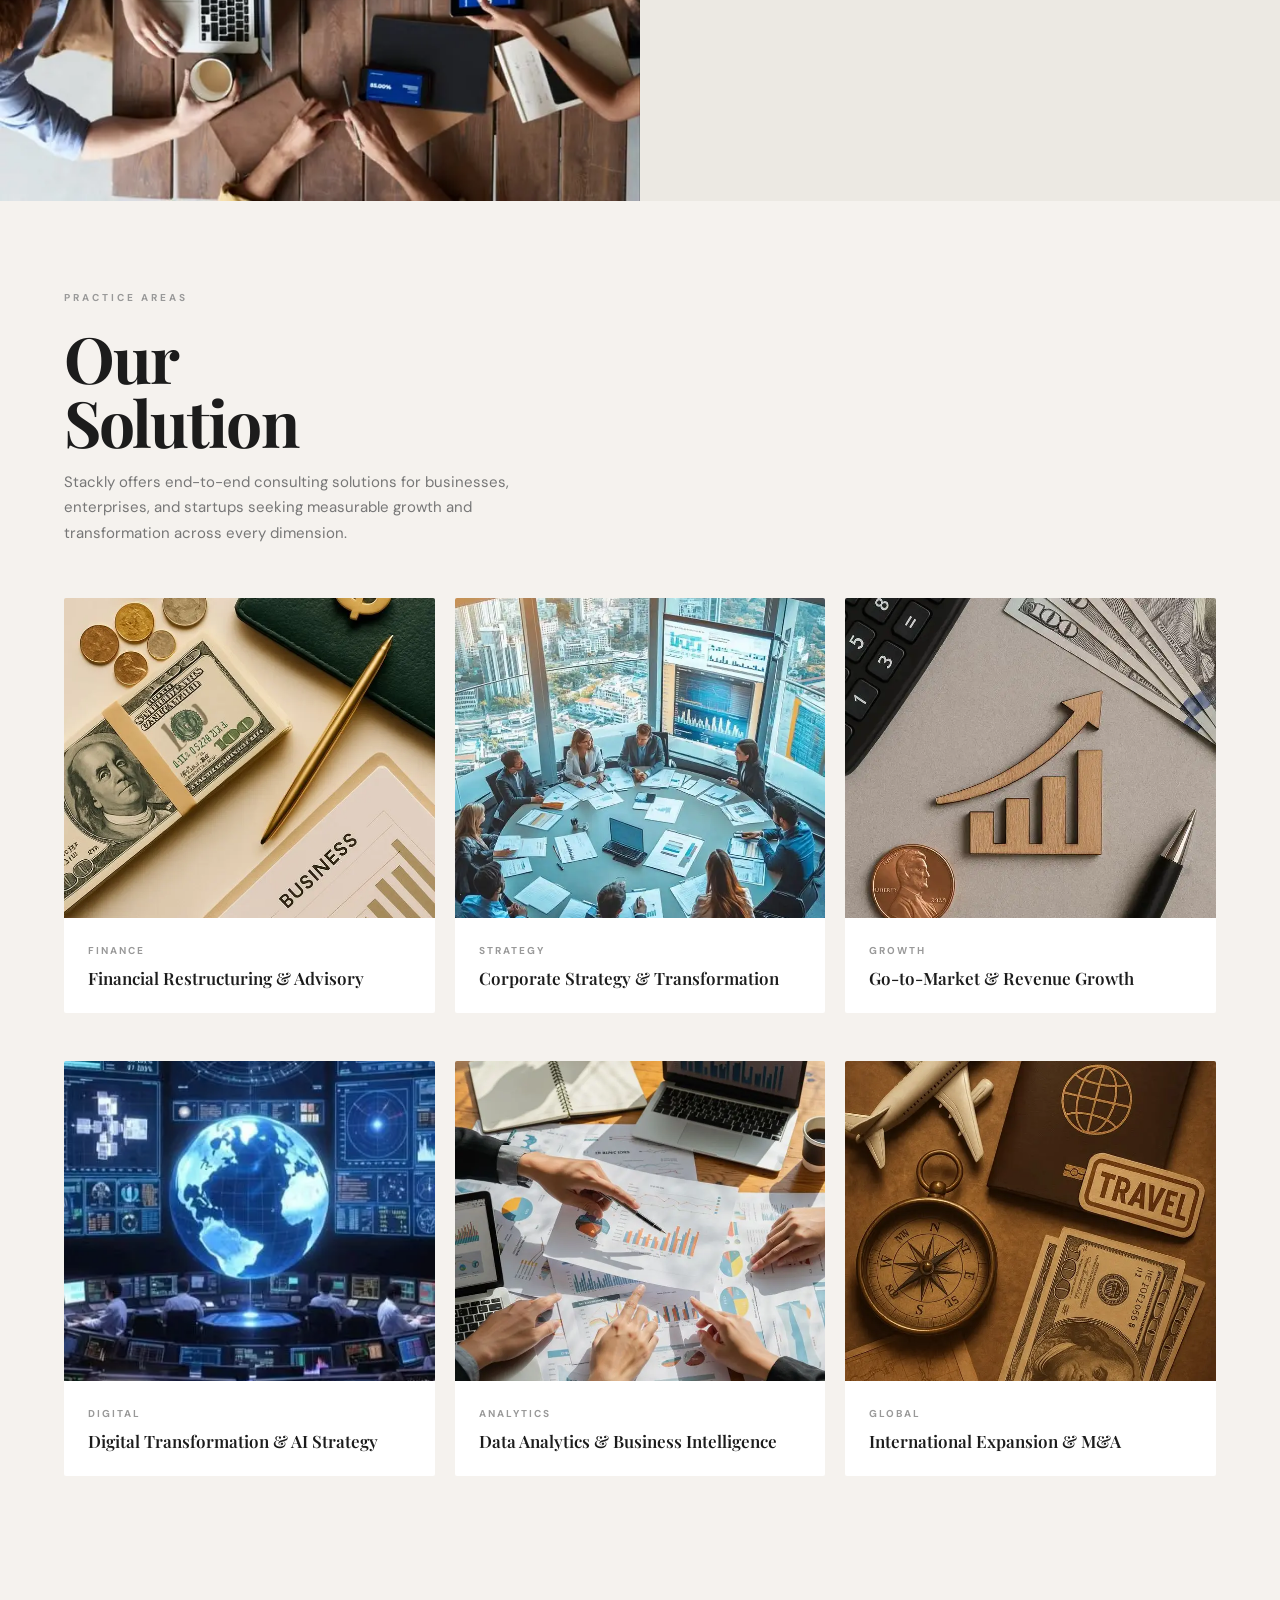
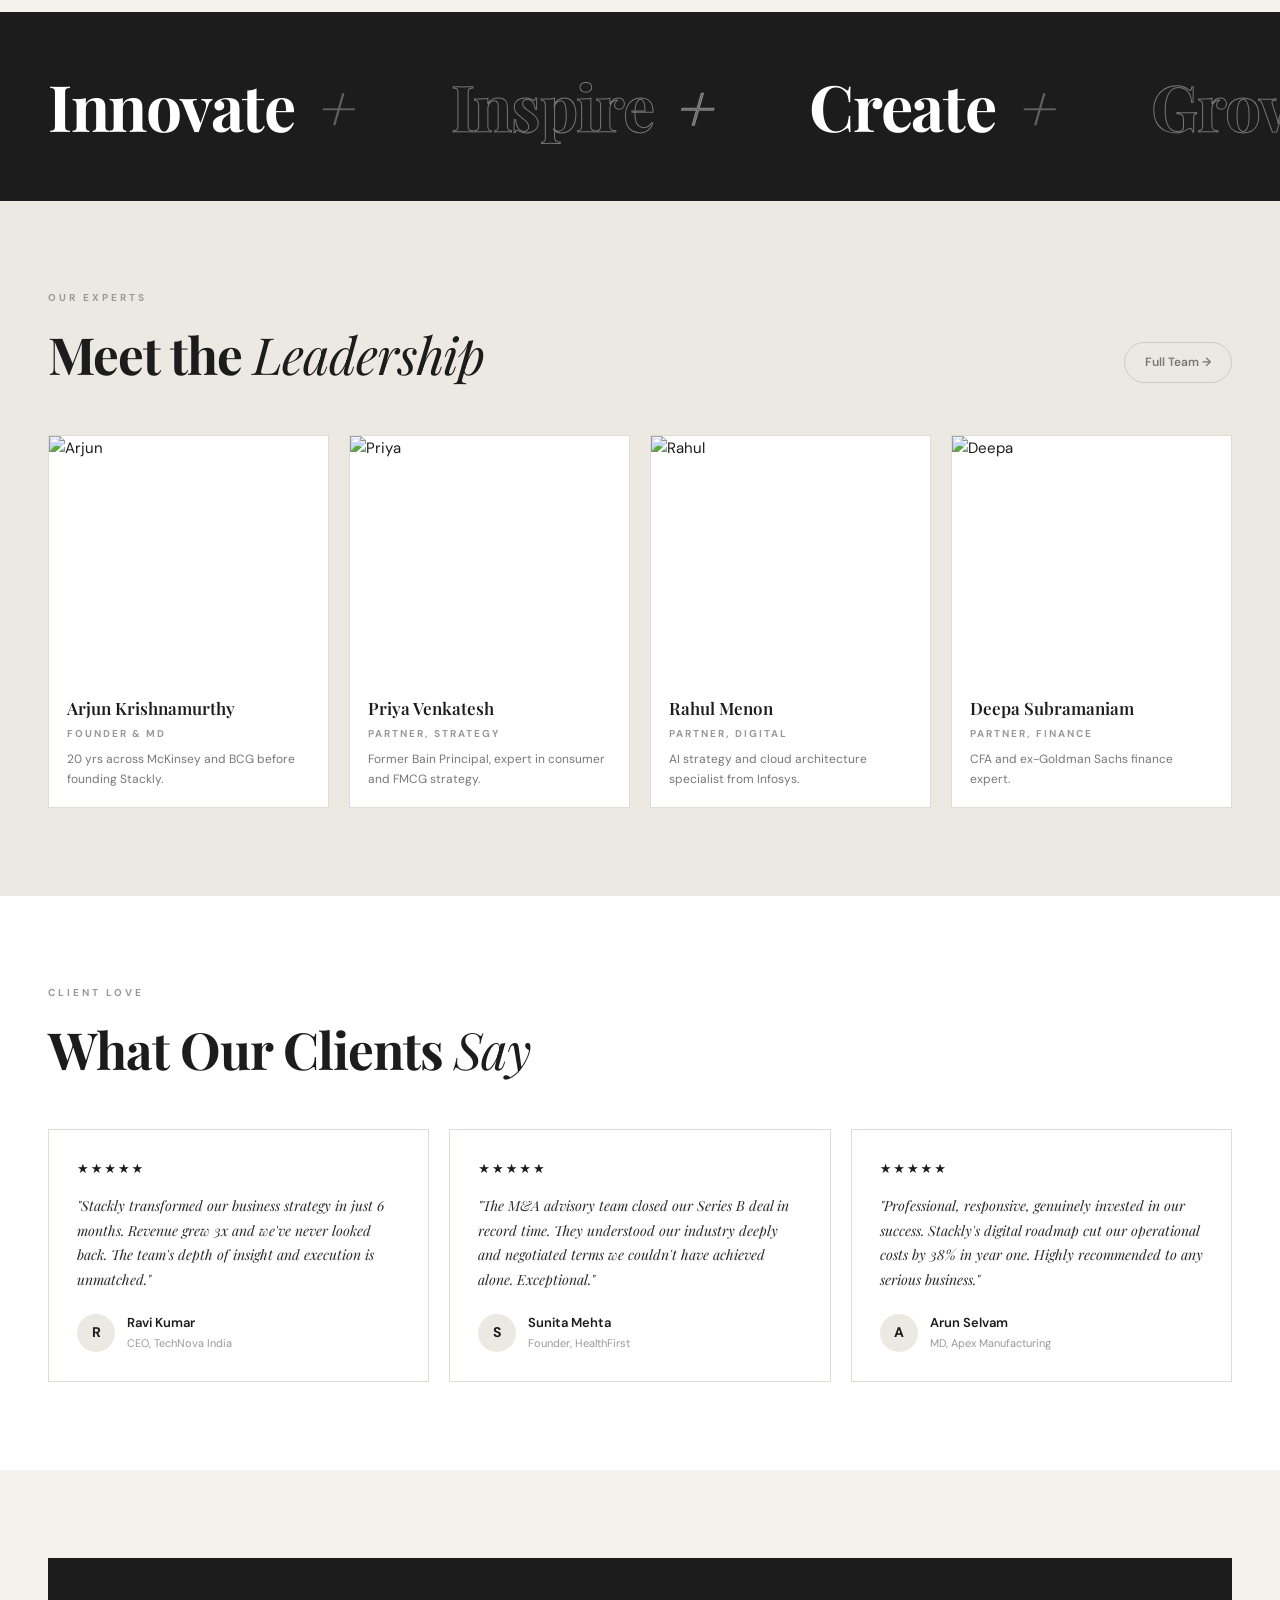
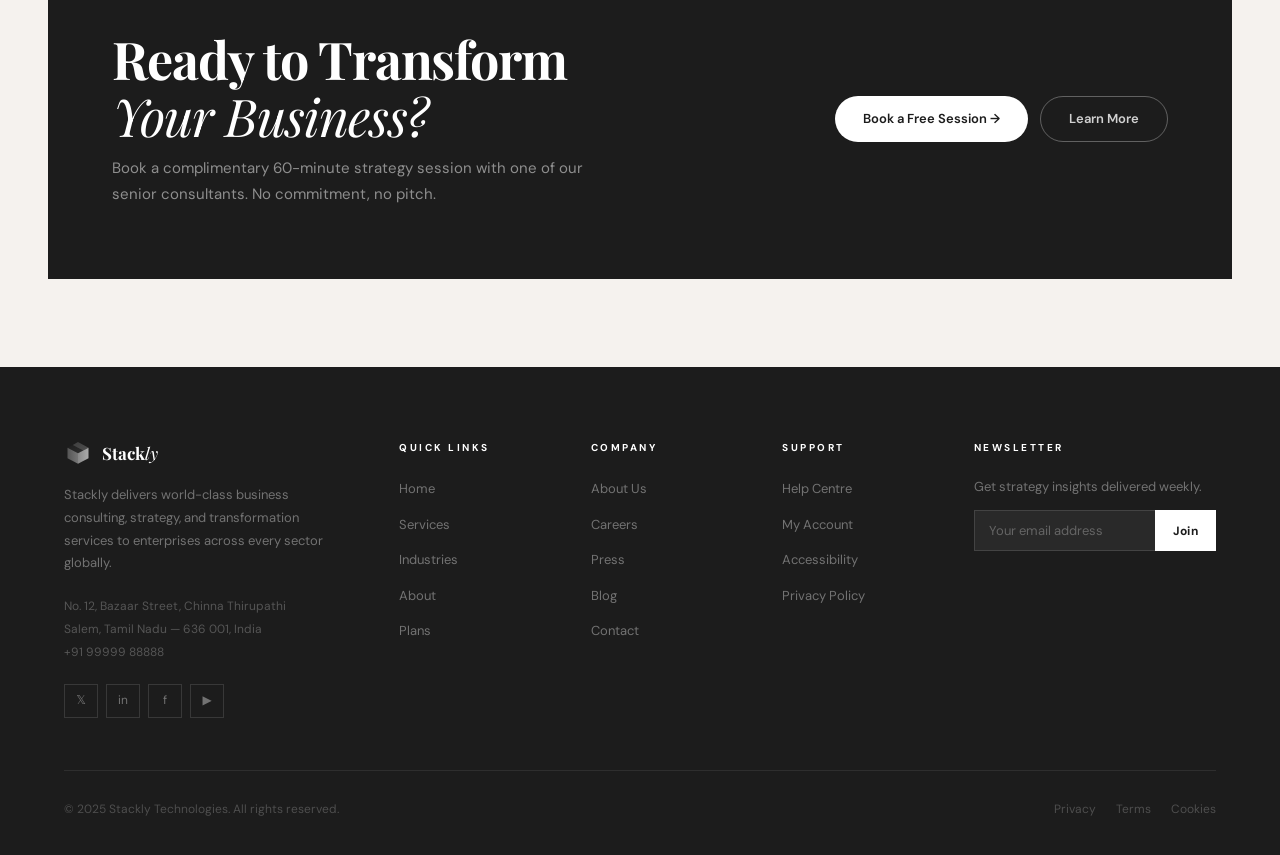
==== commit 5e5f5466: "add contact page, fix logos, 16 char name limit" ====
--- a/index.html
+++ b/index.html
@@ -21,7 +21,7 @@
     <img src="img/logo_cube.svg" alt="S">
     <div class="nav-logo-name">Stackly</div>
   </div>
-  <div class="nav-links"><a href="index.html" class="active">Home</a><a href="services.html">Services</a><a href="industries.html">Industries</a><a href="about.html">About</a><a href="pricing.html">Pricing</a></div>
+  <div class="nav-links"><a href="index.html" class="active">Home</a><a href="services.html">Services</a><a href="industries.html">Industries</a><a href="about.html">About</a><a href="pricing.html">Pricing</a><a href="contact.html">Contact</a></div>
   <div class="nav-actions">
     <a href="login.html" class="btn-nav-ghost">Login</a>
     <a href="signup.html" class="btn-nav-solid">Get Started</a>
@@ -350,7 +350,7 @@
       <li><a href="#" data-404>Careers</a></li>
       <li><a href="#" data-404>Press</a></li>
       <li><a href="#" data-404>Blog</a></li>
-      <li><a href="#" data-404>Contact</a></li>
+      <li><a href="contact.html">Contact</a></li>
     </ul></div>
     <div class="footer-col"><h4>Support</h4><ul>
       <li><a href="#" data-404>Help Centre</a></li>
